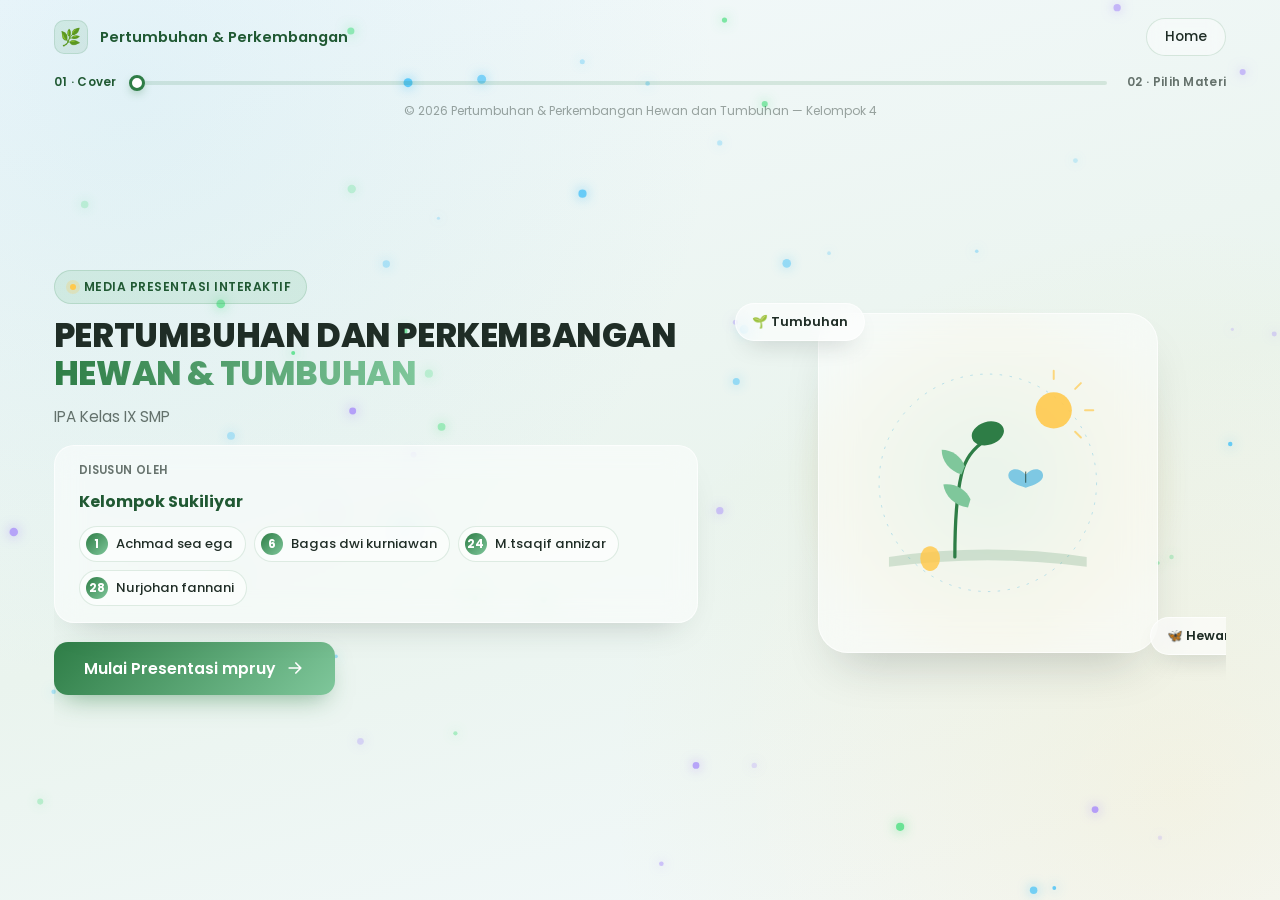
==== index.html @ 812c1acf "Add files via upload" ====
<!DOCTYPE html>
<html lang="id">
<head>
  <meta charset="UTF-8" />
  <meta name="viewport" content="width=device-width, initial-scale=1.0, maximum-scale=1.0, user-scalable=no" />
  <title>Pertumbuhan dan Perkembangan Hewan &amp; Tumbuhan | IPA Kelas IX</title>

  <link rel="preconnect" href="https://fonts.googleapis.com" />
  <link rel="preconnect" href="https://fonts.gstatic.com" crossorigin />
  <link href="https://fonts.googleapis.com/css2?family=Poppins:wght@300;400;500;600;700;800&display=swap" rel="stylesheet" />

  <link rel="stylesheet" href="style.css" />
</head>
<!-- Canvas untuk efek partikel background -->
<canvas id="bgCanvas"></canvas>

<body>

  <div class="app">

    <!-- ===================== HEADER ===================== -->
    <header class="header">
      <div class="logo">
        <span class="logo-mark" aria-hidden="true">🌿</span>
        <span class="logo-text">Pertumbuhan &amp; Perkembangan</span>
      </div>

      <a class="home-link" href="index.html">
    Home
</a>
    </header>

    <!-- ===================== SLIDE VIEWPORT ===================== -->
    <main class="slide-viewport">

      <!-- ================= SLIDE 1 — COVER ================= -->
      <section class="slide is-active" data-slide="0">
        <div class="hero">

          <!-- Kolom Kiri -->
          <div class="hero-content">
            <span class="hero-eyebrow">
              <span class="eyebrow-dot"></span>
              Media Presentasi Interaktif
            </span>

            <h1 class="hero-title">
              Pertumbuhan dan Perkembangan<br />
              <span class="hero-title-accent">Hewan &amp; Tumbuhan</span>
            </h1>

            <p class="hero-subtitle">IPA Kelas IX SMP</p>

            <div class="group-card">
              <span class="group-label">Disusun oleh</span>
              <span class="group-name">Kelompok Sukiliyar</span>
              <ul class="group-members">
                <li class="member-chip">
                  <span class="member-avatar">1</span>
                  <span>Achmad sea ega</span>
                </li>
                <li class="member-chip">
                  <span class="member-avatar">6</span>
                  <span>Bagas dwi kurniawan</span>
                </li>
                <li class="member-chip">
                  <span class="member-avatar">24</span>
                  <span>M.tsaqif annizar</span>
                </li>
                <li class="member-chip">
                  <span class="member-avatar">28</span>
                  <span>Nurjohan fannani</span>
                </li>
              </ul>
            </div>

            <button class="btn btn-primary btn-large" type="button" data-next>
              <span>Mulai Presentasi mpruy</span>
              <svg width="20" height="20" viewBox="0 0 24 24" fill="none" aria-hidden="true">
                <path d="M5 12h14M13 6l6 6-6 6" stroke="currentColor" stroke-width="2" stroke-linecap="round" stroke-linejoin="round"/>
              </svg>
            </button>
          </div>

          <!-- Kolom Kanan — Ilustrasi -->
          <div class="hero-image">
            <div class="hero-image-glow"></div>

            <div class="hero-illustration-card">
              <svg class="growth-svg" viewBox="0 0 320 320" fill="none" xmlns="http://www.w3.org/2000/svg" role="img" aria-label="Ilustrasi pertumbuhan hewan dan tumbuhan">
                <circle cx="160" cy="160" r="132" stroke="#7EC8E3" stroke-width="1.2" stroke-dasharray="3 9" opacity="0.5"/>

                <!-- matahari -->
                <circle cx="240" cy="72" r="22" fill="#FFC94D" opacity="0.9"/>
                <g stroke="#FFC94D" stroke-width="2.4" stroke-linecap="round" opacity="0.7">
                  <line x1="240" y1="34" x2="240" y2="24"/>
                  <line x1="278" y1="72" x2="288" y2="72"/>
                  <line x1="266" y1="98" x2="273" y2="105"/>
                  <line x1="266" y1="46" x2="273" y2="39"/>
                </g>

                <!-- tanah -->
                <path d="M40 250 Q160 232 280 250 L280 262 Q160 246 40 262 Z" fill="#2E7D46" opacity="0.18"/>

                <!-- batang & daun tumbuh -->
                <path d="M120 250 C120 210 122 175 128 150 C132 132 142 118 158 108" stroke="#2E7D46" stroke-width="4" stroke-linecap="round" fill="none"/>
                <path d="M128 150c-14-4-24-16-24-30 12 0 24 8 28 20" fill="#7FC79B"/>
                <path d="M136 190c-16-2-28-14-30-28 14-2 28 6 33 18" fill="#7FC79B"/>
                <ellipse cx="160" cy="100" rx="20" ry="14" fill="#2E7D46" transform="rotate(-18 160 100)"/>

                <!-- kupu-kupu -->
                <g transform="translate(206,150)">
                  <path d="M0 0c-14-16-34-12-34 2 0 12 16 18 34 24 18-6 34-12 34-24 0-14-20-18-34-2Z" fill="#7EC8E3" transform="scale(0.62)"/>
                  <line x1="0" y1="-6" x2="0" y2="16" stroke="#1F3B32" stroke-width="1.6" transform="scale(0.62)"/>
                </g>

                <!-- telur / bibit -->
                <ellipse cx="90" cy="252" rx="12" ry="15" fill="#FFC94D" opacity="0.85"/>
              </svg>
            </div>

            <div class="floating-chip chip-1">🌱 Tumbuhan</div>
            <div class="floating-chip chip-2">🦋 Hewan</div>
          </div>

        </div>
      </section>

      <!-- ================= SLIDE 2 — PILIH MATERI ================= -->
      <section class="slide" data-slide="1">
        <div class="materi-wrapper">

          <button class="back-link" type="button" data-goto="0">
            <svg width="16" height="16" viewBox="0 0 24 24" fill="none" aria-hidden="true"><path d="M15 6l-6 6 6 6" stroke="currentColor" stroke-width="2.2" stroke-linecap="round" stroke-linejoin="round"/></svg>
            
          </button>

          <span class="hero-eyebrow">
            <span class="eyebrow-dot"></span>
            Langkah 2 dari 2
          </span>

          <h2 class="materi-title">Pilih Materi Wok</h2>
          <p class="materi-subtitle">Mau yang mana dulu Mpruy</p>

          <div class="materi-cards">
            <a class="materi-card" href="hewan.html">
  <span class="materi-icon">🦋</span>
  <span class="materi-name">HEWAN</span>
  <span class="materi-desc">
    Metamorfosis, siklus hidup, dan perkembangan hewan
  </span>

  <span class="materi-arrow">
    <svg width="20" height="20" viewBox="0 0 24 24" fill="none">
      <path d="M5 12h14M13 6l6 6-6 6"
      stroke="currentColor"
      stroke-width="2"
      stroke-linecap="round"
      stroke-linejoin="round"/>
    </svg>
  </span>
  <img src="gokil.jpg" alt="tes" class="materi-sticker sticker-hewan" loading="lazy" aria-hidden="true">
</a>
</a>

            <a class="materi-card" href="tumbuhan.html">
              <span class="materi-icon">🌱</span>
              <span class="materi-name">TUMBUHAN</span>
              <span class="materi-desc">Perkecambahan, pertumbuhan primer, dan sekunder</span>
              <span class="materi-arrow" aria-hidden="true">
                <svg width="20" height="20" viewBox="0 0 24 24" fill="none"><path d="M5 12h14M13 6l6 6-6 6" stroke="currentColor" stroke-width="2" stroke-linecap="round" stroke-linejoin="round"/></svg>
                <img src="santaidulugaksi.jpg" alt="" class="materi-sticker sticker-tumbuhan" loading="lazy" aria-hidden="true">
</a>
              </span>
            </a>
          </div>

        </div>
      </section>

      <!-- TAMBAHKAN SETELAH SLIDE MENU -->


    <!-- ===================== PROGRESS BAR ===================== -->
    <div class="progress-nav" aria-label="Progress presentasi">
      <span class="progress-step-label" data-label-for="0">01 · Cover</span>

      <div class="progress-track">
        <div class="progress-fill"></div>
        <div class="progress-marker"></div>
      </div>

      <span class="progress-step-label" data-label-for="1">02 · Pilih Materi</span>
      </div>

    <!-- ===================== FOOTER ===================== -->
    <footer class="footer">
      &copy; 2026 Pertumbuhan &amp; Perkembangan Hewan dan Tumbuhan — Kelompok 4
    </footer>

  </div>

  <script src="script.js"></script>
</body>
</html>
---- style.css ----
/* =====================================================
   RESET & BASE
===================================================== */
* {
  margin: 0;
  padding: 0;
  box-sizing: border-box;
}

:root {
  /* --- Warna --- */
  --color-bg-1: #F3F9FC;
  --color-bg-2: #EAF4EE;
  --color-primary: #2E7D46;
  --color-primary-dark: #205933;
  --color-secondary: #7FC79B;
  --color-accent: #7EC8E3;
  --color-highlight: #FFC94D;
  --color-text: #1F2D26;
  --color-text-soft: rgba(31, 45, 38, 0.66);
  --color-glass: rgba(255, 255, 255, 0.5);
  --color-glass-border: rgba(255, 255, 255, 0.65);

  /* --- Tipografi --- */
  --font-display: 'Poppins', sans-serif;

  /* --- Radius --- */
  --radius-lg: 30px;
  --radius-md: 20px;
  --radius-sm: 14px;

  /* --- Motion --- */
  --ease: cubic-bezier(0.4, 0, 0.2, 1);
  --dur: 0.4s;
}

html, body {
  height: 100%;
  width: 100%;
  overflow: hidden;
}

body {
  font-family: var(--font-display);
  font-weight: 400;
  color: var(--color-text);
  background:
    radial-gradient(circle at 10% 10%, rgba(126, 200, 227, 0.14), transparent 42%),
    radial-gradient(circle at 92% 88%, rgba(255, 201, 77, 0.12), transparent 40%),
    linear-gradient(165deg, var(--color-bg-1) 0%, var(--color-bg-2) 55%, var(--color-bg-1) 100%);
  -webkit-font-smoothing: antialiased;
}

button {
  font-family: inherit;
  cursor: pointer;
  border: none;
  background: none;
  color: inherit;
}

ul {
  list-style: none;
}

/* =====================================================
   APP SHELL — fullscreen 100vw x 100vh, no scroll
===================================================== */
.app {
  height: 100vh;
  width: 100vw;
  display: grid;
  grid-template-rows: auto 1fr auto auto;
  overflow: hidden;
  padding: 0 clamp(28px, 4.2vw, 68px);
}

/* =====================================================
   HEADER
===================================================== */
.header {
  display: flex;
  align-items: center;
  justify-content: space-between;
  padding: clamp(18px, 2.6vh, 30px) 0 clamp(8px, 1.4vh, 16px);
}

.logo {
  display: flex;
  align-items: center;
  gap: 12px;
}

.logo-mark {
  display: grid;
  place-items: center;
  width: 40px;
  height: 40px;
  font-size: 1.2rem;
  border-radius: 12px;
  background: linear-gradient(145deg, rgba(127, 199, 155, 0.22), rgba(46, 125, 70, 0.1));
  border: 1px solid rgba(46, 125, 70, 0.14);
}

.logo-text {
  font-weight: 600;
  font-size: clamp(0.9rem, 1.05vw, 1.05rem);
  color: var(--color-primary-dark);
}

.home-link {
  font-weight: 500;
  font-size: 0.92rem;
  color: var(--color-text-soft);
  padding: 9px 20px;
  border-radius: 999px;
  border: 1px solid rgba(46, 125, 70, 0.16);
  background: rgba(255, 255, 255, 0.4);
  backdrop-filter: blur(8px);
  transition: color var(--dur) var(--ease), background var(--dur) var(--ease), transform var(--dur) var(--ease);
  text-decoration:none;
}

.home-link:hover {
  color: var(--color-primary-dark);
  background: rgba(255, 255, 255, 0.75);
  transform: translateY(-1px);
}

/* =====================================================
   SLIDE VIEWPORT — perpindahan dikontrol JS, bukan scroll
===================================================== */
.slide-viewport {
  position: relative;
  min-height: 0;
  overflow: hidden;
}

.slide {
  position: absolute;
  inset: 0;
  width: 100%;
  height: 100%;
  display: none;
  opacity: 0;
}

.slide.is-active {
  display: flex;
  align-items: center;
  animation: slideEnter var(--dur) var(--ease) forwards;
}

@keyframes slideEnter {
  from { opacity: 0; transform: translateY(16px) scale(0.99); }
  to   { opacity: 1; transform: translateY(0) scale(1); }
}

/* =====================================================
   HERO (Slide 1)
===================================================== */
.hero {
  width: 100%;
  display: grid;
  grid-template-columns: minmax(0, 1.08fr) minmax(0, 0.92fr);
  align-items: center;
  gap: clamp(24px, 4vw, 56px);
}

.hero-content {
  display: flex;
  flex-direction: column;
  align-items: flex-start;
  gap: clamp(10px, 1.4vh, 16px);
}

.hero-eyebrow {
  display: inline-flex;
  align-items: center;
  gap: 8px;
  font-size: 0.76rem;
  font-weight: 600;
  letter-spacing: 0.5px;
  text-transform: uppercase;
  color: var(--color-primary-dark);
  background: rgba(127, 199, 155, 0.2);
  border: 1px solid rgba(46, 125, 70, 0.16);
  padding: 7px 15px;
  border-radius: 999px;
}

.eyebrow-dot {
  width: 6px;
  height: 6px;
  border-radius: 50%;
  background: var(--color-highlight);
  box-shadow: 0 0 0 4px rgba(255, 201, 77, 0.24);
}

.hero-title {
  font-weight: 800;
  font-size: clamp(1.7rem, 3.3vw, 3.1rem);
  line-height: 1.14;
  letter-spacing: -0.4px;
  text-transform: uppercase;
  color: var(--color-text);
}

.hero-title-accent {
  background: linear-gradient(92deg, var(--color-primary), var(--color-secondary));
  -webkit-background-clip: text;
  background-clip: text;
  color: transparent;
}

.hero-subtitle {
  font-weight: 400;
  font-size: clamp(0.95rem, 1.05vw, 1.1rem);
  color: var(--color-text-soft);
}

/* --- Group card --- */
.group-card {
  margin-top: 4px;
  display: flex;
  flex-direction: column;
  gap: 10px;
  padding: clamp(14px, 1.8vh, 20px) clamp(18px, 2vw, 24px);
  border-radius: var(--radius-md);
  background: var(--color-glass);
  border: 1px solid var(--color-glass-border);
  backdrop-filter: blur(14px);
  -webkit-backdrop-filter: blur(14px);
  box-shadow: 0 18px 34px -22px rgba(31, 45, 38, 0.28);
}

.group-label {
  font-size: 0.72rem;
  font-weight: 600;
  letter-spacing: 0.4px;
  text-transform: uppercase;
  color: var(--color-text-soft);
}

.group-name {
  font-size: clamp(1rem, 1.15vw, 1.2rem);
  font-weight: 700;
  color: var(--color-primary-dark);
}

.group-members {
  display: flex;
  flex-wrap: wrap;
  gap: 8px;
  margin-top: 2px;
}

.member-chip {
  display: inline-flex;
  align-items: center;
  gap: 8px;
  font-size: 0.82rem;
  font-weight: 500;
  color: var(--color-text);
  background: rgba(255, 255, 255, 0.55);
  border: 1px solid rgba(46, 125, 70, 0.14);
  padding: 6px 12px 6px 6px;
  border-radius: 999px;
}

.member-avatar {
  display: grid;
  place-items: center;
  width: 22px;
  height: 22px;
  border-radius: 50%;
  font-size: 0.72rem;
  font-weight: 700;
  color: #fff;
  background: linear-gradient(135deg, var(--color-primary), var(--color-secondary));
}

/* --- Button --- */
.btn {
  display: inline-flex;
  align-items: center;
  gap: 10px;
  font-weight: 600;
  font-size: 1.1rem;
  border-radius: var(--radius-sm);
  transition: transform var(--dur) var(--ease), box-shadow var(--dur) var(--ease);
}

.btn-primary {
  color: #fff;
  background: linear-gradient(135deg, var(--color-primary), var(--color-secondary));
  box-shadow: 0 12px 26px -10px rgba(46, 125, 70, 0.55);
}

.btn-large {
  margin-top: 6px;
  padding: 18px 36px;
}

.btn-primary:hover {
  transform: translateY(-2px) scale(1.03);
  box-shadow: 0 16px 32px -10px rgba(46, 125, 70, 0.6);
}

.btn-primary svg {
  transition: transform var(--dur) var(--ease);
}

.btn-primary:hover svg {
  transform: translateX(3px);
}

/* =====================================================
   HERO IMAGE / ILLUSTRATION
===================================================== */
.hero-image {
  position: relative;
  height: min(58vh, 480px);
  display: grid;
  place-items: center;
}

.hero-image-glow {
  position: absolute;
  inset: 8%;
  border-radius: 50%;
  background: radial-gradient(circle, rgba(127, 199, 155, 0.24), rgba(255, 201, 77, 0.08) 55%, transparent 75%);
  filter: blur(6px);
}

.hero-illustration-card {
  position: relative;
  width: min(90%, 380px);
  aspect-ratio: 1 / 1;
  display: grid;
  place-items: center;
  border-radius: var(--radius-lg);
  background: var(--color-glass);
  border: 1px solid var(--color-glass-border);
  box-shadow: 0 26px 50px -22px rgba(31, 45, 38, 0.25);
  backdrop-filter: blur(18px);
  -webkit-backdrop-filter: blur(18px);
  animation: floatSlow 6s ease-in-out infinite;
}

.growth-svg {
  width: 78%;
  height: 78%;
}

.floating-chip {
  position: absolute;
  font-size: 0.8rem;
  font-weight: 600;
  color: var(--color-text);
  background: rgba(255, 255, 255, 0.6);
  border: 1px solid rgba(255, 255, 255, 0.7);
  backdrop-filter: blur(10px);
  padding: 9px 16px;
  border-radius: 999px;
  box-shadow: 0 12px 24px -12px rgba(31, 45, 38, 0.25);
  animation: floatSlow 5.5s ease-in-out infinite;
}

.chip-1 { top: 5%; left: -3%; animation-delay: 0.3s; }
.chip-2 { bottom: 7%; right: -5%; animation-delay: 1s; }

@keyframes floatSlow {
  0%, 100% { transform: translateY(0); }
  50% { transform: translateY(-10px); }
}

/* =====================================================
   SLIDE 2 — PILIH MATERI
===================================================== */
.materi-wrapper {
  width: 100%;
  display: flex;
  flex-direction: column;
  align-items: center;
  gap: clamp(10px, 1.6vh, 16px);
  text-align: center;
}

.back-link {
  position: absolute;
  top: clamp(14px, 2vh, 22px);
  left: 0;
  display: inline-flex;
  align-items: center;
  gap: 6px;
  font-size: 0.86rem;
  font-weight: 500;
  color: var(--color-text-soft);
  transition: color var(--dur) var(--ease), transform var(--dur) var(--ease);
}

.back-link:hover {
  color: var(--color-primary-dark);
  transform: translateX(-2px);
}

.materi-title {
  font-weight: 800;
  font-size: clamp(1.8rem, 3.4vw, 3rem);
  letter-spacing: -0.4px;
  margin-top: 6px;
}

.materi-subtitle {
  font-size: clamp(0.9rem, 1vw, 1.05rem);
  color: var(--color-text-soft);
  margin-bottom: clamp(10px, 2vh, 20px);
}

.materi-cards {
  display: grid;
  grid-template-columns: repeat(2, minmax(240px, 340px));
  gap: clamp(20px, 3vw, 40px);
}

.materi-card {
  position: relative;
  display: flex;
  flex-direction: column;
  align-items: flex-start;
  gap: 10px;
  text-align: left;
  padding: clamp(26px, 3vw, 36px) clamp(24px, 2.8vw, 32px);
  border-radius: var(--radius-lg);
  background: var(--color-glass);
  border: 1px solid var(--color-glass-border);
  backdrop-filter: blur(16px);
  -webkit-backdrop-filter: blur(16px);
  box-shadow: 0 20px 40px -22px rgba(31, 45, 38, 0.25);
  transition: transform var(--dur) var(--ease), box-shadow var(--dur) var(--ease), background var(--dur) var(--ease);
  overflow: hidden;
}

.materi-card::before {
  content: '';
  position: absolute;
  inset: 0;
  background: linear-gradient(150deg, rgba(127, 199, 155, 0.16), transparent 60%);
  opacity: 0;
  transition: opacity var(--dur) var(--ease);
}

.materi-card:hover {
  transform: translateY(-6px) scale(1.03);
  background: rgba(255, 255, 255, 0.7);
  box-shadow: 0 28px 50px -20px rgba(31, 45, 38, 0.3);
}

.materi-card:hover::before {
  opacity: 1;
}

.materi-icon {
  font-size: 2.4rem;
}

.materi-name {
  font-weight: 700;
  font-size: 1.25rem;
  letter-spacing: 0.4px;
  color: var(--color-primary-dark);
}

.materi-desc {
  font-size: 0.86rem;
  font-weight: 400;
  color: var(--color-text-soft);
  line-height: 1.5;
}

.materi-arrow {
  display: grid;
  place-items: center;
  width: 34px;
  height: 34px;
  margin-top: 4px;
  border-radius: 50%;
  color: var(--color-primary-dark);
  background: rgba(127, 199, 155, 0.24);
  transition: transform var(--dur) var(--ease), background var(--dur) var(--ease);
}

.materi-card:hover .materi-arrow {
  transform: translateX(4px);
  background: rgba(127, 199, 155, 0.4);
}

/* =====================================================
   PROGRESS BAR
===================================================== */
.progress-nav {
  display: flex;
  align-items: center;
  gap: clamp(12px, 1.6vw, 20px);
  padding: clamp(6px, 1vh, 10px) 0;
}

.progress-step-label {
  flex-shrink: 0;
  font-size: 0.74rem;
  font-weight: 600;
  letter-spacing: 0.3px;
  color: var(--color-text-soft);
  transition: color var(--dur) var(--ease);
}

.progress-track {
  position: relative;
  flex: 1;
  height: 4px;
  border-radius: 999px;
  background: rgba(46, 125, 70, 0.14);
}

.progress-fill {
  position: absolute;
  inset: 0;
  width: 0%;
  border-radius: 999px;
  background: linear-gradient(90deg, var(--color-primary), var(--color-secondary));
  transition: width var(--dur) var(--ease);
}

.progress-marker {
  position: absolute;
  top: 50%;
  left: 0%;
  width: 16px;
  height: 16px;
  border-radius: 50%;
  background: #fff;
  border: 3px solid var(--color-primary);
  transform: translate(-50%, -50%);
  box-shadow: 0 4px 10px -2px rgba(46, 125, 70, 0.4);
  transition: left var(--dur) var(--ease);
}

/* =====================================================
   FOOTER
===================================================== */
.footer {
  text-align: center;
  padding: 2px 0 clamp(14px, 1.8vh, 20px);
  font-size: 0.75rem;
  color: rgba(31, 45, 38, 0.42);
}

/* =====================================================
   RESPONSIVE — TV landscape utama, tetap nyaman di laptop
===================================================== */
@media (max-width: 1024px) {
  .hero {
    grid-template-columns: 1fr;
    row-gap: 16px;
  }

  .hero-image {
    height: min(30vh, 260px);
    order: -1;
  }

  .materi-cards {
    grid-template-columns: minmax(220px, 340px);
  }
}

@media (max-width: 640px) {
  .logo-text { display: none; }
  .progress-step-label { display: none; }
}

/* TAMBAHKAN DI AKHIR CSS */
/* =====================================================
   FOKUS & KLIK — tanpa outline biru bawaan browser
===================================================== */
button:focus,
button:focus-visible,
.materi-card:focus,
.materi-card:focus-visible,
.intro-card:focus,
.intro-card:focus-visible {
  outline: none;
  box-shadow: none;
}

.home-link:active,
.back-link:active,
.btn:active,
.materi-card:active,
.intro-card:active {
  transform: scale(0.97);
}

/* =====================================================
   SLIDE 3 — PENGERTIAN HEWAN (intro card)
===================================================== */
.intro-wrapper {
  width: 100%;
  display: flex;
  flex-direction: column;
  align-items: center;
  gap: clamp(10px, 1.6vh, 16px);
  text-align: center;
}

.intro-card {
  position: relative;
  display: flex;
  flex-direction: column;
  align-items: center;
  gap: 10px;
  margin-top: clamp(14px, 2.4vh, 26px);
  padding: clamp(38px, 5vh, 56px) clamp(48px, 6vw, 76px);
  border-radius: var(--radius-lg);
  background: var(--color-glass);
  border: 1px solid var(--color-glass-border);
  backdrop-filter: blur(16px);
  -webkit-backdrop-filter: blur(16px);
  box-shadow: 0 22px 44px -22px rgba(31, 45, 38, 0.28);
  transition: transform var(--dur) var(--ease), box-shadow var(--dur) var(--ease), background var(--dur) var(--ease);
}

.intro-card:hover {
  transform: translateY(-4px) scale(1.02);
  background: rgba(255, 255, 255, 0.7);
  box-shadow: 0 30px 54px -22px rgba(31, 45, 38, 0.32);
}

.intro-card.is-pressed {
  animation: introPress 0.35s var(--ease);
}

@keyframes introPress {
  0%   { transform: scale(1); }
  40%  { transform: scale(0.98); }
  100% { transform: scale(1.02); }
}

.intro-icon {
  font-size: 2.6rem;
}

.intro-question {
  font-weight: 700;
  font-size: clamp(1.15rem, 1.6vw, 1.5rem);
  color: var(--color-primary-dark);
}

.intro-hint {
  font-size: 0.85rem;
  font-weight: 500;
  color: var(--color-text-soft);
}

/* =====================================================
   MODAL — POPUP MATERI
===================================================== */
.modal-overlay {
  position: fixed;
  inset: 0;
  z-index: 50;
  display: flex;
  align-items: center;
  justify-content: center;
  padding: clamp(20px, 4vh, 40px);
  background: rgba(31, 45, 38, 0.38);
  backdrop-filter: blur(6px);
  -webkit-backdrop-filter: blur(6px);
  opacity: 0;
  visibility: hidden;
  transition: opacity var(--dur) var(--ease), visibility var(--dur) var(--ease);
}

.modal-overlay.is-open {
  opacity: 1;
  visibility: visible;
}

.modal-box {
  position: relative;
  width: min(100%, 760px);
  max-height: 88vh;
  overflow: hidden auto;
  display: flex;
  flex-direction: column;
  gap: clamp(14px, 2vh, 20px);
  padding: clamp(28px, 3.4vw, 40px);
  border-radius: var(--radius-lg);
  background: rgba(255, 255, 255, 0.82);
  border: 1px solid var(--color-glass-border);
  box-shadow: 0 34px 70px -24px rgba(31, 45, 38, 0.4);
  backdrop-filter: blur(20px);
  -webkit-backdrop-filter: blur(20px);
  transform: scale(0.92);
  opacity: 0;
  transition: transform 0.35s var(--ease), opacity 0.35s var(--ease);
}

.modal-overlay.is-open .modal-box {
  transform: scale(1);
  opacity: 1;
}

.modal-close-x {
  position: absolute;
  top: clamp(16px, 2vw, 22px);
  right: clamp(16px, 2vw, 22px);
  display: grid;
  place-items: center;
  width: 34px;
  height: 34px;
  border-radius: 50%;
  color: var(--color-text-soft);
  background: rgba(46, 125, 70, 0.1);
  transition: background var(--dur) var(--ease), color var(--dur) var(--ease), transform var(--dur) var(--ease);
}

.modal-close-x:hover {
  background: rgba(46, 125, 70, 0.18);
  color: var(--color-primary-dark);
  transform: rotate(90deg);
}

.modal-title {
  font-weight: 800;
  font-size: clamp(1.3rem, 2vw, 1.7rem);
  color: var(--color-text);
  padding-right: 40px;
}

.modal-body {
  display: grid;
  grid-template-columns: minmax(0, 1.1fr) minmax(0, 0.9fr);
  gap: clamp(20px, 2.6vw, 32px);
  align-items: start;
}

.modal-text {
  display: flex;
  flex-direction: column;
  gap: 16px;
}

.modal-desc {
  font-size: 0.96rem;
  line-height: 1.7;
  color: var(--color-text-soft);
}

.trait-card {
  display: flex;
  flex-direction: column;
  gap: 10px;
  padding: 16px 18px;
  border-radius: var(--radius-md);
  background: rgba(127, 199, 155, 0.14);
  border: 1px solid rgba(46, 125, 70, 0.14);
}

.trait-card-label {
  font-size: 0.72rem;
  font-weight: 700;
  letter-spacing: 0.4px;
  text-transform: uppercase;
  color: var(--color-primary-dark);
}

.trait-list {
  display: flex;
  flex-direction: column;
  gap: 8px;
}

.trait-list li {
  font-size: 0.9rem;
  font-weight: 500;
  color: var(--color-text);
}

.modal-image-placeholder {
  display: flex;
  flex-direction: column;
  align-items: center;
  justify-content: center;
  gap: 10px;
  min-height: 220px;
  height: 100%;
  border-radius: var(--radius-md);
  background: rgba(126, 200, 227, 0.14);
  border: 1.5px dashed rgba(46, 125, 70, 0.28);
  color: var(--color-text-soft);
  font-size: 0.85rem;
  font-weight: 500;
  text-align: center;
  padding: 20px;
}

.placeholder-icon {
  font-size: 2rem;
  opacity: 0.6;
}

.modal-close-btn {
  align-self: center;
  color: var(--color-primary-dark);
  background: rgba(127, 199, 155, 0.22);
  border: 1px solid rgba(46, 125, 70, 0.18);
  padding: 12px 32px;
}

.modal-close-btn:hover {
  background: rgba(127, 199, 155, 0.36);
  transform: translateY(-1px);
}

@media (max-width: 720px) {
  .modal-body {
    grid-template-columns: 1fr;
  }

  .modal-image-placeholder {
    min-height: 140px;
  }
}
.materi-card {
    text-decoration: none;
    color: inherit;
}
a,
a:link,
a:visited,
a:hover,
a:active {
    color: inherit !important;
    text-decoration: none !important;
}
* {
    -webkit-tap-highlight-color: transparent;
}

/* =====================================================
   HEWAN.HTML — SEMUA SLIDE MATERI HEWAN
   (Pengertian Hewan, Embrio, dan slide-slide berikutnya)
   Semua elemen baru khusus halaman ini memakai prefix
   class "hewan-" agar tidak bentrok dengan komponen lain.
===================================================== */

/* --- Wrapper tiap slide --- */
.hewan-slide {
  position: relative;
  width: 100%;
}

/* --- Link kembali ke halaman pilih materi --- */
.hewan-back-link {
  position: absolute;
  top: clamp(14px, 2vh, 22px);
  left: 0;
  display: inline-flex;
  align-items: center;
  gap: 6px;
  font-size: 0.86rem;
  font-weight: 500;
  color: var(--color-text-soft);
  transition: color var(--dur) var(--ease), transform var(--dur) var(--ease);
}

.hewan-back-link:hover {
  color: var(--color-primary-dark);
  transform: translateX(-2px);
}

/* --- Layout 2 kolom: teks & gambar --- */
.hewan-hero {
  width: 100%;
  display: grid;
  grid-template-columns: minmax(0, 1.05fr) minmax(0, 0.95fr);
  align-items: center;
  gap: clamp(24px, 4vw, 56px);
}

/* Varian dibalik: gambar tampil di kiri, teks di kanan */
.hewan-hero--reverse {
  grid-template-columns: minmax(0, 0.95fr) minmax(0, 1.05fr);
}

.hewan-hero--reverse .hewan-content {
  order: 2;
}

.hewan-hero--reverse .hewan-image {
  order: 1;
}

/* --- Kolom teks --- */
.hewan-content {
  display: flex;
  flex-direction: column;
  align-items: flex-start;
  gap: clamp(10px, 1.5vh, 18px);
  padding-top: clamp(30px, 4vh, 44px);
}

.hewan-title {
  font-weight: 800;
  font-size: clamp(2.3rem, 4vw, 3.5rem);
  line-height: 1.14;
  letter-spacing: -0.4px;
  color: var(--color-text);
}

.hewan-desc {
  font-size: clamp(1.15rem, 1.4vw, 1.45rem);
  line-height: 1.8;
  color: var(--color-text-soft);
  max-width: 46ch;
}

/* --- Kartu info: daftar poin penting --- */
.hewan-info-card {
  width: 100%;
  max-width: 480px;
  display: flex;
  flex-direction: column;
  gap: 12px;
  padding: clamp(18px, 2.2vh, 24px) clamp(20px, 2.4vw, 28px);
  border-radius: var(--radius-md);
  background: var(--color-glass);
  border: 1px solid var(--color-glass-border);
  backdrop-filter: blur(14px);
  -webkit-backdrop-filter: blur(14px);
  box-shadow: 0 18px 34px -22px rgba(31, 45, 38, 0.28);
}

.hewan-info-label {
  font-size: 0.72rem;
  font-weight: 700;
  letter-spacing: 0.4px;
  text-transform: uppercase;
  color: var(--color-primary-dark);
}

.hewan-info-list {
  display: grid;
  grid-template-columns: repeat(2, minmax(0, 1fr));
  gap: 8px 14px;
}

.hewan-info-list li {
  display: flex;
  align-items: flex-start;
  gap: 8px;
  font-size: 1.05rem;
  font-weight: 500;
  line-height: 1.6;
  color: var(--color-text);
}

.hewan-info-list li::before {
  content: '';
  flex-shrink: 0;
  width: 7px;
  height: 7px;
  margin-top: 5px;
  border-radius: 50%;
  background: linear-gradient(135deg, var(--color-primary), var(--color-secondary));
}

/* --- Tombol navigasi slide --- */
.hewan-actions {
  margin-top: 4px;
  display: flex;
  align-items: center;
  gap: 12px;
  flex-wrap: wrap;
}

.hewan-btn-secondary {
  color: var(--color-primary-dark);
  background: rgba(127, 199, 155, 0.18);
  border: 1px solid rgba(46, 125, 70, 0.2);
  padding: 14px 26px;
}

.hewan-btn-secondary:hover {
  background: rgba(127, 199, 155, 0.32);
  transform: translateY(-2px);
}

/* --- Kolom gambar (tempat <img> asli) --- */
.hewan-image {
  position: relative;
  width: 85%;
  height: 85%;
  border-radius: var(--radius-lg);
  overflow: hidden;
  background: var(--color-glass);
  border: 1px solid var(--color-glass-border);
  box-shadow: 0 26px 50px -22px rgba(31, 45, 38, 0.25);
  backdrop-filter: blur(10px);
  -webkit-backdrop-filter: blur(10px);
}

.hewan-image-real {
  width: 100%;
  height: 100%;
  object-fit: cover;
  display: block;
}

@media (max-width: 1024px) {
  .hewan-hero,
  .hewan-hero--reverse {
    grid-template-columns: 1fr;
    row-gap: 16px;
  }

  .hewan-hero--reverse .hewan-content,
  .hewan-hero--reverse .hewan-image {
    order: initial;
  }

  .hewan-image {
    height: min(28vh, 240px);
    order: -1;
  }

  .hewan-info-list {
    grid-template-columns: 1fr;
  }
}
/* =====================================================
   SLIDE 3 — PERBANDINGAN CARA BERKEMBANG BIAK HEWAN
===================================================== */
.hewan-compare {
  width: 100%;
  display: grid;
  grid-template-columns: minmax(0, 0.3fr) minmax(0, 0.7fr);
  align-items: center;
  gap: clamp(20px, 3vw, 40px);
}

/* --- Kolom Kiri: Navigasi Card --- */
.hewan-compare-nav {
  display: flex;
  flex-direction: column;
  align-items: flex-start;
  gap: clamp(10px, 1.6vh, 16px);
}

.hewan-compare-title {
  font-weight: 800;
  font-size: clamp(1.3rem, 1.8vw, 1.7rem);
  line-height: 1.28;
  letter-spacing: -0.3px;
  color: var(--color-text);
}

.hewan-compare-btns {
  width: 100%;
  display: flex;
  flex-direction: column;
  gap: 12px;
  margin-top: 4px;
}

.hewan-compare-btn {
  display: flex;
  align-items: center;
  gap: 14px;
  width: 100%;
  padding: clamp(16px, 2vh, 20px) clamp(18px, 2vw, 22px);
  border-radius: var(--radius-md);
  background: var(--color-glass);
  border: 1px solid var(--color-glass-border);
  backdrop-filter: blur(14px);
  -webkit-backdrop-filter: blur(14px);
  box-shadow: 0 14px 28px -20px rgba(31, 45, 38, 0.25);
  transition: transform var(--dur) var(--ease),
              box-shadow var(--dur) var(--ease),
              background var(--dur) var(--ease);
  text-align: left;
  will-change: transform;
}

.hewan-compare-btn:not(.hewan-compare-btn--active):hover {
  transform: translateY(-2px);
  background: rgba(255, 255, 255, 0.7);
}

.hewan-compare-btn-icon {
  flex-shrink: 0;
  font-size: 1.9rem;
}

.hewan-compare-btn-text {
  display: flex;
  flex-direction: column;
  gap: 3px;
}

.hewan-compare-btn-name {
  font-weight: 700;
  font-size: 1.2rem;
  color: var(--color-text);
}

.hewan-compare-btn-desc {
  font-size: 0.92rem;
  font-weight: 500;
  color: var(--color-text-soft);
}

/* --- State aktif --- */
.hewan-compare-btn--active {
  transform: scale(1.04);
  background: linear-gradient(135deg, var(--color-primary), var(--color-secondary));
  border-color: transparent;
  box-shadow: 0 18px 34px -14px rgba(46, 125, 70, 0.55);
  backdrop-filter: none;
  -webkit-backdrop-filter: none;
}

.hewan-compare-btn--active .hewan-compare-btn-name,
.hewan-compare-btn--active .hewan-compare-btn-desc {
  color: #fff;
}

.hewan-compare-btn--active:hover {
  transform: scale(1.04) translateY(-2px);
  background: linear-gradient(135deg, var(--color-primary), var(--color-secondary));
}

/* --- Kolom Kanan: Konten Dinamis --- */
.hewan-compare-content {
  position: relative;
  min-height: min(56vh, 460px);
}

.hewan-compare-panel {
  position: absolute;
  inset: 0;
  display: grid;
  grid-template-columns: minmax(0, 1.1fr) minmax(0, 0.9fr);
  align-items: center;
  gap: clamp(20px, 2.6vw, 36px);
  opacity: 0;
  visibility: hidden;
  transform: translateY(10px);
  transition: opacity 0.3s var(--ease),
              transform 0.3s var(--ease),
              visibility 0.3s var(--ease);
}

.hewan-compare-panel--active {
  opacity: 1;
  visibility: visible;
  transform: translateY(0);
}

.hewan-compare-text {
  display: flex;
  flex-direction: column;
  align-items: flex-start;
  gap: 12px;
}

.hewan-compare-tag {
  font-size: 0.76rem;
  font-weight: 600;
  letter-spacing: 0.5px;
  text-transform: uppercase;
  color: var(--color-primary-dark);
  background: rgba(127, 199, 155, 0.2);
  border: 1px solid rgba(46, 125, 70, 0.16);
  padding: 6px 14px;
  border-radius: 999px;
}

.hewan-compare-heading {
  font-weight: 800;
  font-size: clamp(1.7rem, 2.4vw, 2.3rem);
  line-height: 1.2;
  color: var(--color-text);
}

/* --- Diagram sederhana --- */
.hewan-diagram {
  display: flex;
  align-items: center;
  gap: 10px;
  padding: 14px 18px;
  border-radius: var(--radius-md);
  background: rgba(126, 200, 227, 0.14);
  border: 1px dashed rgba(46, 125, 70, 0.24);
}

.hewan-diagram-item {
  position: relative;
  font-size: 1.8rem;
  line-height: 1;
}

.hewan-diagram-arrow {
  font-size: 1.2rem;
  color: var(--color-text-soft);
}

.hewan-diagram-note {
  position: absolute;
  bottom: -16px;
  left: 50%;
  transform: translateX(-50%);
  font-size: 0.6rem;
  font-weight: 600;
  white-space: nowrap;
  color: var(--color-text-soft);
}

.hewan-compare-desc {
  font-size: clamp(1.6rem, 1.15vw, 1.15rem);
  line-height: 1.75;
  color: var(--color-text-soft);
  max-width: 50ch;
}

/* --- Contoh hewan --- */
.hewan-example-card {
  width: 100%;
  display: flex;
  flex-direction: column;
  gap: 10px;
  padding: clamp(14px, 1.8vh, 18px) clamp(18px, 2vw, 22px);
  border-radius: var(--radius-md);
  background: var(--color-glass);
  border: 1px solid var(--color-glass-border);
  backdrop-filter: blur(12px);
  -webkit-backdrop-filter: blur(12px);
}

.hewan-example-list {
  display: flex;
  flex-wrap: wrap;
  gap: 8px;
}

.hewan-example-list li {
  font-size: 0.85rem;
  font-weight: 500;
  color: var(--color-text);
  background: rgba(255, 255, 255, 0.55);
  border: 1px solid rgba(46, 125, 70, 0.14);
  padding: 6px 14px;
  border-radius: 999px;
}

/* --- Gambar panel --- */
.hewan-compare-image {
  position: relative;
  width: 100%;
  height: min(40vh, 340px);
  border-radius: var(--radius-lg);
  overflow: hidden;
  background: var(--color-glass);
  border: 1px solid var(--color-glass-border);
  box-shadow: 0 22px 44px -22px rgba(31, 45, 38, 0.25);
  backdrop-filter: blur(10px);
  -webkit-backdrop-filter: blur(10px);
}

/* --- Tombol navigasi bawah slide 3 --- */
.hewan-compare-nav-actions {
  margin-top: clamp(14px, 2vh, 22px);
}

/* --- Responsive --- */
@media (max-width: 1024px) {
  .hewan-compare {
    grid-template-columns: 1fr;
    row-gap: 20px;
  }

  .hewan-compare-btns {
    flex-direction: row;
    flex-wrap: wrap;
  }

  .hewan-compare-btn {
    width: auto;
    flex: 1 1 200px;
  }

  .hewan-compare-panel {
    position: relative;
    inset: auto;
    grid-template-columns: 1fr;
    row-gap: 16px;
  }

  .hewan-compare-content {
    min-height: auto;
  }

  .hewan-compare-image {
    height: min(26vh, 220px);
    order: -1;
  }
}
/* =====================================================
   SLIDE 4 — BAGAIMANA HEWAN BERKEMBANG (DIAGRAM CIRCULAR)
===================================================== */
.hewan-flow-slide {
  display: flex;
  flex-direction: column;
  align-items: center;
  gap: clamp(10px, 1.4vh, 14px);
  width: 100%;
  height: 100%;
}

.hewan-flow-header {
  display: flex;
  flex-direction: column;
  align-items: center;
  gap: 6px;
  text-align: center;
  padding-top: clamp(20px, 2.6vh, 28px);
}

.hewan-flow-title {
  font-weight: 800;
  font-size: clamp(1.8rem, 3vw, 2.6rem);
  letter-spacing: -0.4px;
  color: var(--color-text);
}

.hewan-flow-top {
  width: 100%;
  display: grid;
  grid-template-columns: minmax(0, 1fr) minmax(150px, 200px);
  gap: clamp(14px, 2vw, 22px);
  align-items: stretch;
  flex: 0 0 auto;
}

/* --- Panggung diagram --- */
.hewan-flow-diagram {
  position: relative;
  width: 100%;
  height: min(38vh, 320px);
  border-radius: var(--radius-lg);
  overflow: hidden;
  border: 1px solid var(--color-glass-border);
  background: var(--color-glass);
  box-shadow: 0 22px 44px -22px rgba(31, 45, 38, 0.28);
}

.hewan-flow-scene {
  position: absolute;
  inset: 0;
  width: 100%;
  height: 100%;
  display: none;
}

.hewan-flow-scene--active {
  display: block;
  animation: hewanFlowSceneFade 0.5s var(--ease);
}

@keyframes hewanFlowSceneFade {
  from { opacity: 0; }
  to   { opacity: 1; }
}

/* --- Langit, matahari, awan --- */
.hewan-flow-sun {
  fill: var(--color-highlight);
  filter: drop-shadow(0 0 10px rgba(255, 201, 77, 0.55));
  animation: hewanFlowSunPulse 4s ease-in-out infinite;
}

@keyframes hewanFlowSunPulse {
  0%, 100% { transform: scale(1); opacity: 1; }
  50%      { transform: scale(1.1); opacity: 0.9; }
}

.hewan-flow-cloud {
  fill: rgba(255, 255, 255, 0.85);
}

.hewan-flow-cloud--1 { animation: hewanFlowCloudDrift 22s linear infinite; }
.hewan-flow-cloud--2 { animation: hewanFlowCloudDrift 30s linear infinite; animation-delay: -8s; }

@keyframes hewanFlowCloudDrift {
  from { transform: translateX(-30px); }
  to   { transform: translateX(340px); }
}

/* --- Tanah, rumput, orb cahaya, sparkle --- */
.hewan-flow-ground {
  fill: rgba(127, 199, 155, 0.2);
}

.hewan-flow-grass rect {
  fill: var(--color-primary);
  transform-origin: bottom center;
  animation: hewanFlowGrassSway 2.4s ease-in-out infinite alternate;
}

.hewan-flow-grass rect:nth-child(even) { animation-duration: 2s; animation-delay: -0.5s; }

@keyframes hewanFlowGrassSway {
  from { transform: rotate(-8deg); }
  to   { transform: rotate(8deg); }
}

.hewan-flow-orb {
  fill: rgba(126, 200, 227, 0.28);
  filter: blur(1px);
  animation: hewanFlowOrbFloat 6s ease-in-out infinite;
}

.hewan-flow-orb--2 {
  fill: rgba(255, 201, 77, 0.22);
  animation-duration: 7.5s;
  animation-delay: -2s;
}

.hewan-flow-orb--3 {
  fill: rgba(127, 199, 155, 0.3);
  animation-duration: 5.5s;
  animation-delay: -4s;
}

@keyframes hewanFlowOrbFloat {
  0%, 100% { transform: translateY(0); }
  50%      { transform: translateY(-10px); }
}

.hewan-flow-sparkle {
  fill: rgba(255, 255, 255, 0.9);
  animation: hewanFlowSparkleTwinkle 3.2s ease-in-out infinite;
}

.hewan-flow-sparkle--2 { animation-delay: -1s; }
.hewan-flow-sparkle--3 { animation-delay: -2s; }

@keyframes hewanFlowSparkleTwinkle {
  0%, 100% { opacity: 0.15; transform: scale(0.8); }
  50%      { opacity: 1;    transform: scale(1.2); }
}

/* --- Panah melengkung dengan efek cahaya mengalir --- */
.hewan-flow-arrow {
  fill: none;
  stroke: var(--color-primary);
  stroke-width: 3;
  stroke-linecap: round;
  stroke-dasharray: 6 14;
  opacity: 0.55;
  filter: drop-shadow(0 0 3px rgba(46, 125, 70, 0.5));
  animation: hewanFlowArrowFlow 1.4s linear infinite;
}

@keyframes hewanFlowArrowFlow {
  from { stroke-dashoffset: 40; }
  to   { stroke-dashoffset: 0; }
}

/* --- Node: cincin berputar + bola dengan glow aktif --- */
.hewan-flow-node text {
  pointer-events: none;
}



/* --- Node: bola dengan glow aktif + cincin & bola kecil yang benar-benar mengorbit --- */
.hewan-flow-node-ring {
  fill: none;
  stroke: var(--color-secondary);
  stroke-width: 3;
  stroke-dasharray: 4 7;
  opacity: 0.75;
  animation: hewanFlowRingSpin 5s linear infinite;
  transform-box: fill-box;
  transform-origin: center;
}

[data-flow-scene="tanpa"] .hewan-flow-node-ring {
  animation-duration: 4s;
}

@keyframes hewanFlowRingSpin {
  from { transform: rotate(0deg); }
  to   { transform: rotate(360deg); }
}

.hewan-flow-node-orbit-dot {
  fill: var(--color-highlight);
  filter: drop-shadow(0 0 5px rgba(255, 201, 77, 0.85));
}

.hewan-flow-node-ball {
  fill: rgba(255, 255, 255, 0.78);
  stroke: rgba(46, 125, 70, 0.25);
  stroke-width: 2;
  transform-box: fill-box;
  transform-origin: center;
  animation: hewanFlowBallPulse 8s ease-in-out infinite;
}

[data-flow-scene="tanpa"] .hewan-flow-node-ball {
  animation-duration: 6s;
}

@keyframes hewanFlowBallPulse {
  0%   { transform: scale(1);   fill: rgba(255, 255, 255, 0.78); filter: none; }
  4%   { transform: scale(1.1); fill: rgba(127, 199, 155, 0.65); filter: drop-shadow(0 0 12px rgba(46, 125, 70, 0.7)); }
  22%  { transform: scale(1.1); fill: rgba(127, 199, 155, 0.65); filter: drop-shadow(0 0 12px rgba(46, 125, 70, 0.7)); }
  28%  { transform: scale(1);   fill: rgba(255, 255, 255, 0.78); filter: none; }
  100% { transform: scale(1);   fill: rgba(255, 255, 255, 0.78); filter: none; }
}

/* --- Menu vertikal (kanan) --- */
.hewan-flow-menu {
  display: flex;
  flex-direction: column;
  gap: 10px;
  padding: clamp(14px, 1.8vh, 18px);
  border-radius: var(--radius-md);
  background: var(--color-glass);
  border: 1px solid var(--color-glass-border);
  backdrop-filter: blur(14px);
  -webkit-backdrop-filter: blur(14px);
  box-shadow: 0 18px 34px -22px rgba(31, 45, 38, 0.28);
}

.hewan-flow-menu-label {
  font-size: 0.72rem;
  font-weight: 700;
  letter-spacing: 0.4px;
  text-transform: uppercase;
  color: var(--color-primary-dark);
  margin-bottom: 2px;
}

.hewan-flow-menu-btn {
  display: flex;
  align-items: center;
  gap: 10px;
  padding: 9px 12px;
  border-radius: var(--radius-sm);
  background: rgba(255, 255, 255, 0.4);
  border: 1px solid rgba(46, 125, 70, 0.14);
  text-align: left;
  font-size: 1rem;
  font-weight: 600;
  color: var(--color-text);
  transition: transform var(--dur) var(--ease), background var(--dur) var(--ease), box-shadow var(--dur) var(--ease);
}

.hewan-flow-menu-btn:hover {
  transform: translateX(-2px);
  background: rgba(255, 255, 255, 0.7);
}

.hewan-flow-menu-dot {
  flex-shrink: 0;
  width: 12px;
  height: 12px;
  border-radius: 50%;
  border: 2px solid rgba(46, 125, 70, 0.4);
  background: transparent;
  transition: background var(--dur) var(--ease), border-color var(--dur) var(--ease);
}

.hewan-flow-menu-btn--active {
  background: linear-gradient(135deg, var(--color-primary), var(--color-secondary));
  border-color: transparent;
  box-shadow: 0 12px 24px -12px rgba(46, 125, 70, 0.5);
  color: #fff;
}

.hewan-flow-menu-btn--active .hewan-flow-menu-dot {
  background: #fff;
  border-color: #fff;
}

/* --- Panel informasi besar (40–45% tinggi slide) --- */
.hewan-flow-info {
  width: 100%;
  flex: 1 1 auto;
  min-height: 40vh;
  max-height: 45vh;
  overflow-y: auto;
  display: flex;
  flex-direction: column;
  gap: 12px;
  padding: clamp(20px, 2.6vh, 28px) clamp(22px, 2.8vw, 32px);
  border-radius: var(--radius-md);
  background: var(--color-glass);
  border: 1px solid var(--color-glass-border);
  backdrop-filter: blur(14px);
  -webkit-backdrop-filter: blur(14px);
  box-shadow: 0 18px 34px -22px rgba(31, 45, 38, 0.28);
}

.hewan-flow-info-title {
  font-weight: 800;
  font-size: clamp(1.5rem, 2.1vw, 1.9rem);
  color: var(--color-primary-dark);
}

.hewan-flow-info-desc {
  font-size: 1.5rem;
  line-height: 1.7;
  color: var(--color-text-soft);
  max-width: 90ch;
}

.hewan-flow-info-cols {
  display: grid;
  grid-template-columns: repeat(2, minmax(0, 1fr));
  gap: clamp(16px, 2.4vw, 28px);
}

.hewan-flow-info-card {
  display: flex;
  flex-direction: column;
  gap: 8px;
}

.hewan-flow-info-stages {
  display: flex;
  flex-direction: column;
  gap: 6px;
}

.hewan-flow-info-stages li {
  position: relative;
  padding-left: 16px;
  font-size: 1.1rem;
  font-weight: 500;
  color: var(--color-text);
}

.hewan-flow-info-stages li::before {
  content: '';
  position: absolute;
  left: 0;
  top: 8px;
  width: 6px;
  height: 6px;
  border-radius: 50%;
  background: linear-gradient(135deg, var(--color-primary), var(--color-secondary));
}

/* --- Responsive --- */
@media (max-width: 1024px) {
  .hewan-flow-top {
    grid-template-columns: 1fr;
  }

  .hewan-flow-menu {
    flex-direction: row;
    flex-wrap: wrap;
  }

  .hewan-flow-menu-btn {
    flex: 1 1 160px;
  }

  .hewan-flow-info-cols {
    grid-template-columns: 1fr;
  }
}

@media (max-width: 640px) {
  .hewan-flow-diagram {
    height: min(28vh, 230px);
  }

  .hewan-flow-info {
    min-height: 34vh;
  }
}
.hewan-flow-info .hewan-example-list li {
  font-size: 1rem;
  padding: 8px 18px;
}
/* =====================================================
   SLIDE 4 — ORBIT SELURUH BOLA EMOJI (bukan hanya dot)
===================================================== */
.hewan-flow-orbit-group {
  transform-box: fill-box;
  transform-origin: center;
  animation: hewanFlowNodeOrbit 5s linear infinite;
}

@keyframes hewanFlowNodeOrbit {
  0%    { transform: translate(0px, -5px); }
  12.5% { transform: translate(3.5px, -3.5px); }
  25%   { transform: translate(5px, 0px); }
  37.5% { transform: translate(3.5px, 3.5px); }
  50%   { transform: translate(0px, 5px); }
  62.5% { transform: translate(-3.5px, 3.5px); }
  75%   { transform: translate(-5px, 0px); }
  87.5% { transform: translate(-3.5px, -3.5px); }
  100%  { transform: translate(0px, -5px); }
}
/* =====================================================
   TOMBOL PINDAH BAB (tengah kiri, ‹ ›) &
   TOMBOL PINDAH SLIDE (pojok kanan bawah, ▲ ▼)
===================================================== */

/* --- Tombol bab: dua tombol vertikal di tengah kiri --- */
.hewan-chapter-nav {
  position: fixed;
  left: clamp(16px, 2.4vw, 32px);
  top: 50%;
  transform: translateY(-50%);
  z-index: 40;
  display: flex;
  flex-direction: column;
  gap: 14px;
}

.hewan-chapter-btn {
  display: grid;
  place-items: center;
  width: clamp(46px, 4.4vw, 56px);
  height: clamp(46px, 4.4vw, 56px);
  border-radius: 50%;
  font-size: 1.5rem;
  font-weight: 700;
  line-height: 1;
  color: var(--color-primary-dark);
  background: var(--color-glass);
  border: 1px solid var(--color-glass-border);
  backdrop-filter: blur(14px);
  -webkit-backdrop-filter: blur(14px);
  box-shadow: 0 16px 30px -18px rgba(31, 45, 38, 0.4);
  transition: transform var(--dur) var(--ease),
              box-shadow var(--dur) var(--ease),
              background var(--dur) var(--ease),
              opacity var(--dur) var(--ease);
  text-decoration: none !important;
}

.hewan-chapter-btn:hover {
  transform: translateY(-3px) scale(1.06);
  background: rgba(255, 255, 255, 0.75);
  box-shadow: 0 20px 36px -16px rgba(31, 45, 38, 0.45);
}

.hewan-chapter-btn:active {
  transform: scale(0.94);
}

.hewan-chapter-btn.is-hidden {
  display: none;
}

/* --- Tombol slide: dua tombol vertikal di pojok kanan bawah --- */
.hewan-float-nav {
  position: fixed;
  right: clamp(20px, 3vw, 40px);
  bottom: clamp(20px, 3vh, 40px);
  z-index: 40;
  display: flex;
  flex-direction: column;
  gap: 12px;
}

.hewan-float-btn {
  display: grid;
  place-items: center;
  width: clamp(46px, 4.4vw, 56px);
  height: clamp(46px, 4.4vw, 56px);
  border-radius: 50%;
  font-size: 1.05rem;
  line-height: 1;
  color: var(--color-primary-dark);
  background: var(--color-glass);
  border: 1px solid var(--color-glass-border);
  backdrop-filter: blur(14px);
  -webkit-backdrop-filter: blur(14px);
  box-shadow: 0 16px 30px -18px rgba(31, 45, 38, 0.4);
  transition: transform var(--dur) var(--ease),
              box-shadow var(--dur) var(--ease),
              background var(--dur) var(--ease),
              opacity var(--dur) var(--ease);
}

.hewan-float-btn:hover:not(:disabled) {
  transform: scale(1.08);
  background: rgba(255, 255, 255, 0.75);
  box-shadow: 0 20px 34px -14px rgba(31, 45, 38, 0.45);
}

.hewan-float-btn:active:not(:disabled) {
  transform: scale(0.92);
}

.hewan-float-btn:disabled {
  opacity: 0.32;
  cursor: default;
  pointer-events: none;
  box-shadow: none;
}

@media (max-width: 640px) {
  .hewan-chapter-nav {
    display: none;
  }

  .hewan-float-nav {
    right: 14px;
    bottom: 14px;
  }
}

/* =====================================================================
   REDESIGN RESPONSIVE — TABLET / LAPTOP / DESKTOP BESAR / TV & 4K
   =====================================================================
   Semua aturan di bawah ini HANYA aktif mulai dari 768px ke atas
   (min-width), sehingga tampilan mobile (0–767px) yang sudah bagus
   sama sekali TIDAK tersentuh — tidak ada baris di atas titik ini
   yang diubah.

   Pendekatan: mobile-first cascade. Setiap breakpoint hanya menulis
   properti yang BERBEDA dari breakpoint di bawahnya; breakpoint yang
   lebih besar otomatis mewarisi hasil breakpoint sebelumnya karena
   urutan file (source order), tanpa perlu transform:scale() ataupun
   zoom apa pun. HTML, JS, warna, ikon, sistem slide, progress bar,
   dan seluruh animasi/SVG animation TIDAK diubah — hanya ukuran,
   proporsi grid, spacing, dan lebar kontainer.
   ===================================================================== */

/* ---------------------------------------------------------------------
   TABLET — 768px sampai 1023px
   Kontainer mulai dibatasi & dipusatkan, tapi layout tetap simpel
   (stacked) mengikuti aturan @media (max-width:1024px) yang sudah ada.
--------------------------------------------------------------------- */
@media (min-width: 768px) {
  .app {
    width: 100%;
  }
}

@media (min-width: 768px) and (max-width: 1023px) {
  .app {
    max-width: 760px;
    margin-inline: auto;
  }

  .materi-cards {
    grid-template-columns: minmax(240px, 320px);
  }

  .hewan-flow-diagram {
    height: min(34vh, 300px);
  }

  .hewan-flow-info-desc {
    font-size: 1.15rem;
  }
}

/* ---------------------------------------------------------------------
   LAPTOP — 1024px sampai 1439px
   Di sinilah perubahan utama terjadi: kontainer dibatasi ke ~1450px
   dan dipusatkan, proporsi gambar vs konten disesuaikan (gambar
   ±40–45%, konten ±55–60%), ukuran header/tombol/kartu diperkecil
   secara proporsional, dan slide "Bagaimana Hewan Berkembang" disusun
   ulang menjadi diagram (±42%) berdampingan dengan panel informasi
   (±58%) alih-alih bertumpuk vertikal.
--------------------------------------------------------------------- */
@media (min-width: 1024px) {

  /* --- Kontainer utama, dipusatkan di layar besar --- */
  .app {
    max-width: 1450px;
    margin-inline: auto;
  }

  /* --- Header lebih ramping --- */
  .header {
    padding: clamp(14px, 2vh, 22px) 0 clamp(6px, 1vh, 12px);
  }

  .logo-mark {
    width: 34px;
    height: 34px;
    font-size: 1.05rem;
    border-radius: 10px;
  }

  .logo-text {
    font-size: 0.92rem;
  }

  .home-link {
    padding: 8px 18px;
    font-size: 0.86rem;
  }

  /* --- Tombol umum sedikit lebih ramping, tetap mudah ditekan --- */
  .btn-large {
    padding: 15px 30px;
    font-size: 0.98rem;
  }

  /* --- Slide 1: Cover / Hero --- */
  .hero {
    grid-template-columns: minmax(0, 1.35fr) minmax(0, 1fr);
    gap: clamp(32px, 4vw, 64px);
  }

  .hero-title {
    font-size: clamp(1.9rem, 2.6vw, 2.6rem);
  }

  .hero-subtitle {
    font-size: clamp(0.95rem, 0.95vw, 1.05rem);
  }

  .hero-image {
    height: min(46vh, 400px);
  }

  .hero-illustration-card {
    width: min(82%, 340px);
  }

  /* --- Slide 2: Pilih Materi --- */
  .materi-title {
    font-size: clamp(1.7rem, 2.4vw, 2.4rem);
  }

  .materi-subtitle {
    font-size: 0.95rem;
  }

  .materi-cards {
    grid-template-columns: repeat(2, minmax(240px, 300px));
    gap: clamp(24px, 2.6vw, 36px);
  }

  .materi-card {
    padding: clamp(22px, 2vw, 28px) clamp(22px, 2vw, 26px);
  }

  /* --- Halaman Hewan: Pengertian & Embrio (gambar ±40–45%) --- */
  .hewan-hero,
  .hewan-hero--reverse {
    grid-template-columns: minmax(0, 1.3fr) minmax(0, 1fr);
    gap: clamp(32px, 4vw, 60px);
  }

  .hewan-title {
    font-size: clamp(1.9rem, 2.6vw, 2.6rem);
  }

  .hewan-desc {
    font-size: clamp(1rem, 1vw, 1.15rem);
    line-height: 1.75;
    max-width: 62ch;
  }

  .hewan-info-list li {
    font-size: 0.95rem;
  }

  .hewan-image {
    height: min(42vh, 380px);
  }

  .hewan-btn-secondary {
    padding: 12px 22px;
    font-size: 0.95rem;
  }

  /* --- Slide: Perbandingan Cara Berkembang Biak --- */
  .hewan-compare {
    grid-template-columns: minmax(0, 0.26fr) minmax(0, 0.74fr);
    gap: clamp(28px, 3vw, 48px);
  }

  .hewan-compare-title {
    font-size: clamp(1.15rem, 1.4vw, 1.45rem);
  }

  .hewan-compare-btns {
    gap: 14px;
  }

  .hewan-compare-btn {
    padding: clamp(14px, 1.6vh, 18px) clamp(16px, 1.6vw, 20px);
  }

  .hewan-compare-btn-icon {
    font-size: 1.6rem;
  }

  .hewan-compare-btn-name {
    font-size: 1.05rem;
  }

  .hewan-compare-btn-desc {
    font-size: 0.84rem;
  }

  .hewan-compare-heading {
    font-size: clamp(1.5rem, 1.8vw, 1.9rem);
  }

  /* Perbaikan: clamp() aslinya (1.6rem, 1.15vw, 1.15rem) tidak valid
     (nilai minimum lebih besar dari maksimum) sehingga teks selalu
     tampil raksasa di layar besar. Di sini diberi nilai yang benar. */
  .hewan-compare-desc {
    font-size: 1rem;
    line-height: 1.7;
    max-width: 58ch;
  }

  .hewan-compare-image {
    height: min(34vh, 300px);
  }

  .hewan-example-list li {
    font-size: 0.82rem;
  }

  /* --- Slide: Bagaimana Hewan Berkembang (diagram ±42% / panel ±58%) --- */
  .hewan-flow-slide {
    display: grid;
    grid-template-columns: minmax(0, 0.42fr) minmax(0, 0.58fr);
    grid-template-rows: auto auto auto;
    grid-template-areas:
      "header header"
      "diagram info"
      "nav nav";
    column-gap: clamp(24px, 2.6vw, 40px);
    row-gap: clamp(12px, 1.6vh, 18px);
    align-items: start;
    width: 100%;
    height: auto;
  }

  .hewan-flow-header {
    grid-area: header;
    padding-top: clamp(10px, 1.4vh, 16px);
  }

  .hewan-flow-title {
    font-size: clamp(1.7rem, 2.2vw, 2.3rem);
  }

  .hewan-flow-top {
    grid-area: diagram;
    display: flex;
    flex-direction: column;
    gap: 14px;
    width: 100%;
  }

  .hewan-flow-diagram {
    width: 100%;
    height: min(40vh, 360px);
  }

  .hewan-flow-menu {
    flex-direction: row;
    flex-wrap: wrap;
  }

  .hewan-flow-menu-btn {
    flex: 1 1 150px;
    font-size: 0.92rem;
    padding: 8px 10px;
  }

  .hewan-flow-info {
    grid-area: info;
    min-height: unset;
    max-height: none;
    align-self: stretch;
  }

  .hewan-flow-info-title {
    font-size: clamp(1.3rem, 1.6vw, 1.6rem);
  }

  /* Perbaikan: ukuran deskripsi aslinya tetap 1.5rem (tidak memakai
     clamp) sehingga terlihat berlebihan di layar besar. */
  .hewan-flow-info-desc {
    font-size: 1.05rem;
    line-height: 1.7;
  }

  .hewan-flow-info-stages li {
    font-size: 0.98rem;
  }

  .hewan-flow-info .hewan-example-list li {
    font-size: 0.88rem;
    padding: 7px 16px;
  }

  .hewan-actions.hewan-flow-nav-actions {
    grid-area: nav;
  }

  /* --- Tombol pindah bab & pindah slide --- */
  .hewan-chapter-btn,
  .hewan-float-btn {
    width: 52px;
    height: 52px;
  }

  .hewan-chapter-btn {
    font-size: 1.3rem;
  }

  .hewan-float-btn {
    font-size: 0.95rem;
  }
}

/* ---------------------------------------------------------------------
   DESKTOP BESAR — 1440px sampai 1919px (monitor 24–32")
--------------------------------------------------------------------- */
@media (min-width: 1440px) {
  .app {
    max-width: 1550px;
  }

  .hero-image {
    height: min(48vh, 430px);
  }

  .hewan-image {
    height: min(44vh, 410px);
  }

  .hewan-flow-diagram {
    height: min(42vh, 390px);
  }
}

/* ---------------------------------------------------------------------
   TV / 4K / SMARTBOARD — 1920px ke atas
--------------------------------------------------------------------- */
@media (min-width: 1920px) {
  .app {
    max-width: 1700px;
  }

  .logo-mark {
    width: 38px;
    height: 38px;
  }

  .logo-text {
    font-size: 1rem;
  }

  .hero-title {
    font-size: clamp(2.1rem, 2.2vw, 2.9rem);
  }

  .hero-image {
    height: min(50vh, 470px);
  }

  .hewan-title {
    font-size: clamp(2.1rem, 2.1vw, 2.9rem);
  }

  .hewan-image {
    height: min(46vh, 440px);
  }

  .hewan-flow-diagram {
    height: min(44vh, 430px);
  }

  .hewan-flow-info-desc {
    font-size: 1.15rem;
  }

  .hewan-chapter-btn,
  .hewan-float-btn {
    width: 60px;
    height: 60px;
  }

  .hewan-chapter-btn {
    font-size: 1.5rem;
  }

  .hewan-float-btn {
    font-size: 1.05rem;
  }
}
/* =====================================================
   STIKER MATERI — WhatsApp-style, pojok kanan bawah card
===================================================== */
.materi-card {
  --sticker-size: clamp(36px, 9vw, 44px);
}

.materi-sticker {
  position: absolute;
  bottom: 10px;
  right: 10px;
  width: var(--sticker-size);
  height: var(--sticker-size);
  object-fit: cover;
  border-radius: 12px;
  border: 3px solid rgba(255, 255, 255, 0.92);
  box-shadow:
    0 8px 16px -6px rgba(31, 45, 38, 0.4),
    0 2px 5px rgba(31, 45, 38, 0.18);
  pointer-events: none;
  z-index: 2;
  transition: transform var(--dur) var(--ease);
}

.sticker-hewan { transform: rotate(-7deg); }
.sticker-tumbuhan { transform: rotate(6deg); }

/* Hover hanya untuk perangkat mouse (desktop) — HP & TV Touch diam saja */
@media (hover: hover) and (pointer: fine) {
  .materi-card:hover .sticker-hewan { transform: rotate(-3deg) scale(1.08); }
  .materi-card:hover .sticker-tumbuhan { transform: rotate(3deg) scale(1.08); }
}

@media (min-width: 768px) and (max-width: 1023px) {
  .materi-card { --sticker-size: clamp(46px, 6vw, 54px); }
}
@media (min-width: 1024px) and (max-width: 1439px) {
  .materi-card { --sticker-size: clamp(56px, 5vw, 64px); }
}
@media (min-width: 1440px) and (max-width: 1919px) {
  .materi-card { --sticker-size: clamp(64px, 4vw, 74px); }
}
@media (min-width: 1920px) {
  .materi-card { --sticker-size: clamp(85px, 4.5vw, 100px); }
}
/* =====================================================================
   TUMBUHAN.HTML — SLIDE 9: PENGERTIAN TUMBUHAN
   File CSS terpisah, tinggal ditambahkan sebagai <link> kedua setelah
   css/style.css di tumbuhan.html — TIDAK menimpa apa pun di style.css,
   jadi aman digabung ke proyek yang sudah berjalan.

   Semua class baru memakai prefix "tumbuhan-" (kolom kiri memakai
   ulang class hewan-content / hewan-title / hewan-desc / hewan-info-*
   / hewan-actions / hewan-btn-secondary / hewan-image supaya tampilan
   100% konsisten dengan hewan.html — tidak didefinisikan ulang di sini).
===================================================================== */

/* --- Lebar paragraf sedikit lebih luas khusus slide ini --- */
.tumbuhan-desc {
  max-width: 58ch;
}

/* --- Grid 2 kolom ±45% / ±55% --- */
.tumbuhan-hero {
  grid-template-columns: minmax(0, 0.86fr) minmax(0, 1.05fr);
}

@media (min-width: 1024px) {
  .tumbuhan-hero {
    grid-template-columns: minmax(0, 0.9fr) minmax(0, 1.1fr);
  }
}

/* =====================================================================
   KARTU ILUSTRASI (kanan)
===================================================================== */
.tumbuhan-scene-card {
  padding: 0;
  background: transparent;
}

.tumbuhan-scene {
  position: absolute;
  inset: 0;
  overflow: hidden;
  background: linear-gradient(165deg, #EAF7EE 0%, #DDF1E4 45%, #CBEAD6 100%);
}

/* --- Matahari --- */
.tumbuhan-sun {
  position: absolute;
  top: 9%;
  right: 11%;
  width: clamp(48px, 7vw, 76px);
  height: clamp(48px, 7vw, 76px);
  border-radius: 50%;
  background: radial-gradient(circle at 35% 32%, #FFE1A0, var(--color-highlight) 68%);
  box-shadow: 0 0 0 10px rgba(255, 201, 77, 0.14), 0 0 34px 6px rgba(255, 201, 77, 0.35);
  animation: tumbuhanSunSpin 14s linear infinite, tumbuhanSunPulse 4s ease-in-out infinite;
}

.tumbuhan-sun::before {
  content: '';
  position: absolute;
  inset: -14px;
  border-radius: 50%;
  border: 2px dashed rgba(255, 201, 77, 0.35);
}

@keyframes tumbuhanSunSpin {
  from { transform: rotate(0deg); }
  to   { transform: rotate(360deg); }
}

@keyframes tumbuhanSunPulse {
  0%, 100% { filter: brightness(1); }
  50%      { filter: brightness(1.08); }
}

/* --- Awan tipis --- */
.tumbuhan-cloud {
  position: absolute;
  background: rgba(255, 255, 255, 0.75);
  border-radius: 999px;
  filter: blur(0.3px);
}

.tumbuhan-cloud::before,
.tumbuhan-cloud::after {
  content: '';
  position: absolute;
  background: inherit;
  border-radius: 999px;
}

.tumbuhan-cloud--1 {
  top: 16%;
  left: -18%;
  width: 78px;
  height: 22px;
  animation: tumbuhanCloudDrift 24s linear infinite;
}
.tumbuhan-cloud--1::before { width: 40px; height: 32px; top: -14px; left: 10px; }
.tumbuhan-cloud--1::after  { width: 30px; height: 24px; top: -8px; left: 42px; }

.tumbuhan-cloud--2 {
  top: 28%;
  left: -30%;
  width: 56px;
  height: 16px;
  opacity: 0.8;
  animation: tumbuhanCloudDrift 32s linear infinite;
  animation-delay: -10s;
}
.tumbuhan-cloud--2::before { width: 28px; height: 20px; top: -10px; left: 8px; }
.tumbuhan-cloud--2::after  { width: 20px; height: 16px; top: -6px; left: 30px; }

@keyframes tumbuhanCloudDrift {
  from { transform: translateX(0); }
  to   { transform: translateX(340px); }
}

/* --- Tanah / rumput --- */
.tumbuhan-ground {
  position: absolute;
  inset: 0;
}

.tumbuhan-grass {
  position: absolute;
  bottom: 6%;
  width: 64px;
  height: 30px;
}

.tumbuhan-grass--left  { left: 4%; }
.tumbuhan-grass--right { right: 4%; }

.tumbuhan-grass::before,
.tumbuhan-grass::after,
.tumbuhan-grass span {
  content: '';
  position: absolute;
  bottom: 0;
  width: 5px;
  height: 26px;
  border-radius: 6px 6px 0 0;
  background: linear-gradient(180deg, var(--color-secondary), var(--color-primary));
  transform-origin: bottom center;
  animation: tumbuhanGrassSway 2.6s ease-in-out infinite alternate;
}

.tumbuhan-grass::before { left: 4px; height: 20px; animation-delay: -0.4s; }
.tumbuhan-grass::after  { left: 16px; height: 28px; animation-delay: -1.1s; }
.tumbuhan-grass span    { left: 28px; height: 22px; animation-delay: -1.8s; }
.tumbuhan-grass span:nth-child(2) { left: 40px; height: 25px; animation-delay: -0.7s; }

@keyframes tumbuhanGrassSway {
  from { transform: rotate(-9deg); }
  to   { transform: rotate(9deg); }
}

/* --- Pot tanaman --- */
.tumbuhan-pot {
  position: absolute;
  bottom: 8%;
  left: 50%;
  transform: translateX(-50%);
  width: clamp(120px, 24%, 190px);
}

.tumbuhan-pot-rim {
  position: relative;
  width: 100%;
  height: clamp(14px, 2.2vw, 20px);
  border-radius: 10px;
  background: linear-gradient(180deg, #C98C4C, #A96C34);
  box-shadow: 0 4px 8px -2px rgba(31, 45, 38, 0.25);
  z-index: 3;
}

.tumbuhan-pot-body {
  width: 84%;
  height: clamp(60px, 9vw, 92px);
  margin: 0 auto;
  background: linear-gradient(180deg, #B97A3E, #8F5A2A);
  clip-path: polygon(6% 0%, 94% 0%, 84% 100%, 16% 100%);
  box-shadow: inset 0 8px 14px -8px rgba(255, 255, 255, 0.25);
}

.tumbuhan-soil {
  position: absolute;
  top: clamp(10px, 1.6vw, 16px);
  left: 50%;
  transform: translateX(-50%);
  width: 74%;
  height: clamp(12px, 1.8vw, 16px);
  border-radius: 50%;
  background: radial-gradient(ellipse at center, #4B3521, #33240F 78%);
  z-index: 4;
}

.tumbuhan-soil-glow {
  position: absolute;
  top: clamp(4px, 1vw, 10px);
  left: 50%;
  transform: translateX(-50%);
  width: 40%;
  height: 20px;
  border-radius: 50%;
  background: radial-gradient(circle, rgba(255, 201, 77, 0.55), transparent 70%);
  z-index: 4;
  animation:
    tumbuhanStage0Fade 17.5s ease-in-out infinite,
    tumbuhanSoilPulse 1.6s ease-in-out infinite;
}

@keyframes tumbuhanSoilPulse {
  0%, 100% { transform: translateX(-50%) scale(0.9); opacity: 0.6; }
  50%      { transform: translateX(-50%) scale(1.15); opacity: 1; }
}

/* =====================================================================
   TANAMAN — 5 TAHAP (crossfade otomatis, infinite loop, 17.5s/siklus)
===================================================================== */
.tumbuhan-plant-stages {
  position: absolute;
  bottom: clamp(66px, 11vw, 100px);
  left: 50%;
  transform: translateX(-50%);
  width: 10px;
  height: 10px;
}

.tumbuhan-stage {
  position: absolute;
  bottom: 0;
  left: 50%;
  transform: translateX(-50%);
}

/* --- Bagian bersama: batang & daun --- */
.tumbuhan-stem {
  position: absolute;
  bottom: 0;
  left: 50%;
  width: 4px;
  border-radius: 3px;
  background: linear-gradient(180deg, var(--color-secondary), var(--color-primary));
  transform-origin: bottom center;
  animation: tumbuhanStemSway 3.2s ease-in-out infinite;
}

@keyframes tumbuhanStemSway {
  0%, 100% { transform: translateX(-50%) rotate(-2.5deg); }
  50%      { transform: translateX(-50%) rotate(2.5deg); }
}

.tumbuhan-leaf {
  position: absolute;
  width: 22px;
  height: 14px;
  background: linear-gradient(135deg, var(--color-secondary), var(--color-primary));
  border-radius: 0 60% 0 60%;
  transform-origin: 0% 50%;
  box-shadow: inset 0 0 4px rgba(255, 255, 255, 0.3);
  animation: tumbuhanLeafSway 2.8s ease-in-out infinite;
}

.tumbuhan-leaf--right {
  border-radius: 60% 0 60% 0;
  transform-origin: 100% 50%;
}

@keyframes tumbuhanLeafSway {
  0%, 100% { transform: rotate(var(--leaf-angle, -18deg)); }
  50%      { transform: rotate(calc(var(--leaf-angle, -18deg) + 9deg)); }
}

/* --- Tahap 1: Benih --- */
.tumbuhan-stage--seed {
  width: 16px;
  height: 20px;
}

.tumbuhan-seed-body {
  width: 15px;
  height: 19px;
  border-radius: 50%;
  background: linear-gradient(160deg, #C99A5B, #8B6B3D);
  box-shadow: 0 3px 6px -2px rgba(31, 45, 38, 0.3);
}

.tumbuhan-seed-ring {
  position: absolute;
  inset: -9px;
  border-radius: 50%;
  border: 1.5px solid rgba(255, 201, 77, 0.55);
  animation: tumbuhanSeedRing 2.4s ease-out infinite;
}

@keyframes tumbuhanSeedRing {
  0%   { transform: scale(0.6); opacity: 0.9; }
  100% { transform: scale(1.5); opacity: 0; }
}

/* --- Tahap 2: Tunas --- */
.tumbuhan-stage--sprout {
  width: 40px;
  height: 26px;
}

.tumbuhan-root {
  position: absolute;
  top: 4px;
  width: 16px;
  height: 9px;
  border-bottom: 2px solid #8B6B3D;
  border-radius: 0 0 50% 50%;
  opacity: 0.85;
}

.tumbuhan-root--left  { left: -13px; transform: rotate(14deg); }
.tumbuhan-root--right { right: -13px; transform: rotate(-14deg) scaleX(-1); }

.tumbuhan-sprout-tip {
  position: absolute;
  bottom: 0;
  left: 50%;
  transform: translateX(-50%);
  width: 8px;
  height: 22px;
  border-radius: 60% 60% 40% 40%;
  background: linear-gradient(180deg, var(--color-secondary), var(--color-primary));
  transform-origin: bottom center;
  animation: tumbuhanStemSway 3s ease-in-out infinite;
}

/* --- Tahap 3: Kecambah --- */
.tumbuhan-stage--seedling .tumbuhan-stem {
  height: 42px;
}

.tumbuhan-stage--seedling .tumbuhan-leaf {
  bottom: 34px;
  --leaf-angle: -20deg;
}

.tumbuhan-stage--seedling .tumbuhan-leaf--right {
  --leaf-angle: 20deg;
}

/* --- Tahap 4: Tanaman Muda --- */
.tumbuhan-stage--young .tumbuhan-stem {
  height: 74px;
}

.tumbuhan-stage--young .tumbuhan-leaf--l1 { bottom: 26px; --leaf-angle: -22deg; animation-delay: -0.3s; }
.tumbuhan-stage--young .tumbuhan-leaf--r1 { bottom: 40px; --leaf-angle: 22deg;  animation-delay: -0.9s; }
.tumbuhan-stage--young .tumbuhan-leaf--l2 { bottom: 56px; --leaf-angle: -18deg; animation-delay: -1.5s; }

/* --- Tahap 5: Tumbuhan Dewasa --- */
.tumbuhan-stage--mature {
  animation: tumbuhanWind 4.5s ease-in-out infinite;
  transform-origin: bottom center;
}

.tumbuhan-stage--mature .tumbuhan-stem {
  height: 100px;
}

.tumbuhan-stage--mature .tumbuhan-leaf--l1 { bottom: 28px; --leaf-angle: -24deg; animation-delay: -0.2s; }
.tumbuhan-stage--mature .tumbuhan-leaf--r1 { bottom: 44px; --leaf-angle: 24deg;  animation-delay: -0.8s; }
.tumbuhan-stage--mature .tumbuhan-leaf--l2 { bottom: 60px; --leaf-angle: -20deg; animation-delay: -1.4s; }
.tumbuhan-stage--mature .tumbuhan-leaf--r2 { bottom: 76px; --leaf-angle: 20deg;  animation-delay: -2s; }

@keyframes tumbuhanWind {
  0%, 100% { transform: translateX(-50%) rotate(-1.5deg); }
  50%      { transform: translateX(-50%) rotate(1.5deg); }
}

.tumbuhan-flower {
  position: absolute;
  bottom: 96px;
  left: 50%;
  transform: translateX(-50%);
  width: 30px;
  height: 30px;
  animation: tumbuhanFlowerSway 3.4s ease-in-out infinite;
  transform-origin: bottom center;
}

@keyframes tumbuhanFlowerSway {
  0%, 100% { transform: translateX(-50%) rotate(-6deg); }
  50%      { transform: translateX(-50%) rotate(6deg); }
}

.tumbuhan-petal {
  position: absolute;
  top: 50%;
  left: 50%;
  width: 13px;
  height: 13px;
  margin: -6.5px 0 0 -6.5px;
  border-radius: 50%;
  background: radial-gradient(circle at 35% 35%, #FFFFFF, var(--color-secondary) 78%);
  transform-origin: center;
}

.tumbuhan-petal:nth-child(1) { transform: translateY(-9px); }
.tumbuhan-petal:nth-child(2) { transform: rotate(72deg) translateY(-9px); }
.tumbuhan-petal:nth-child(3) { transform: rotate(144deg) translateY(-9px); }
.tumbuhan-petal:nth-child(4) { transform: rotate(216deg) translateY(-9px); }
.tumbuhan-petal:nth-child(5) { transform: rotate(288deg) translateY(-9px); }

.tumbuhan-flower-core {
  position: absolute;
  top: 50%;
  left: 50%;
  width: 10px;
  height: 10px;
  margin: -5px 0 0 -5px;
  border-radius: 50%;
  background: radial-gradient(circle at 35% 35%, #FFE8B0, var(--color-highlight));
  box-shadow: 0 0 6px rgba(255, 201, 77, 0.6);
}

/* =====================================================================
   CROSSFADE 5 TAHAP — total siklus 17.5s
   (3s tampil penuh + 0.5s transisi fade ke tahap berikutnya) x 5 tahap
===================================================================== */
.tumbuhan-stage,
.tumbuhan-stage-label span {
  opacity: 0;
  transition: none;
}

.tumbuhan-stage--seed,
.tumbuhan-stage-label span[data-stage-text="seed"] {
  animation: tumbuhanStage0Fade 17.5s ease-in-out infinite;
}
.tumbuhan-stage--sprout,
.tumbuhan-stage-label span[data-stage-text="sprout"] {
  animation: tumbuhanStage1Fade 17.5s ease-in-out infinite;
}
.tumbuhan-stage--seedling,
.tumbuhan-stage-label span[data-stage-text="seedling"] {
  animation: tumbuhanStage2Fade 17.5s ease-in-out infinite;
}
.tumbuhan-stage--young,
.tumbuhan-stage-label span[data-stage-text="young"] {
  animation: tumbuhanStage3Fade 17.5s ease-in-out infinite;
}
.tumbuhan-stage--mature,
.tumbuhan-stage-label span[data-stage-text="mature"] {
  animation-name: tumbuhanStage4Fade, tumbuhanWind;
  animation-duration: 17.5s, 4.5s;
  animation-timing-function: ease-in-out, ease-in-out;
  animation-iteration-count: infinite, infinite;
}
.tumbuhan-stage-label span[data-stage-text="mature"] {
  animation-name: tumbuhanStage4Fade;
  animation-duration: 17.5s;
}

@keyframes tumbuhanStage0Fade {
  0%       { opacity: 1; transform: translateX(-50%) scale(1); }
  17.1429% { opacity: 1; transform: translateX(-50%) scale(1); }
  20%      { opacity: 0; transform: translateX(-50%) scale(0.94); }
  97.1429% { opacity: 0; transform: translateX(-50%) scale(0.94); }
  100%     { opacity: 1; transform: translateX(-50%) scale(1); }
}

@keyframes tumbuhanStage1Fade {
  0%       { opacity: 0; transform: translateX(-50%) scale(0.94); }
  17.1429% { opacity: 0; transform: translateX(-50%) scale(0.94); }
  20%      { opacity: 1; transform: translateX(-50%) scale(1); }
  37.1429% { opacity: 1; transform: translateX(-50%) scale(1); }
  40%      { opacity: 0; transform: translateX(-50%) scale(0.94); }
  100%     { opacity: 0; transform: translateX(-50%) scale(0.94); }
}

@keyframes tumbuhanStage2Fade {
  0%       { opacity: 0; transform: translateX(-50%) scale(0.94); }
  37.1429% { opacity: 0; transform: translateX(-50%) scale(0.94); }
  40%      { opacity: 1; transform: translateX(-50%) scale(1); }
  57.1429% { opacity: 1; transform: translateX(-50%) scale(1); }
  60%      { opacity: 0; transform: translateX(-50%) scale(0.94); }
  100%     { opacity: 0; transform: translateX(-50%) scale(0.94); }
}

@keyframes tumbuhanStage3Fade {
  0%       { opacity: 0; transform: translateX(-50%) scale(0.94); }
  57.1429% { opacity: 0; transform: translateX(-50%) scale(0.94); }
  60%      { opacity: 1; transform: translateX(-50%) scale(1); }
  77.1429% { opacity: 1; transform: translateX(-50%) scale(1); }
  80%      { opacity: 0; transform: translateX(-50%) scale(0.94); }
  100%     { opacity: 0; transform: translateX(-50%) scale(0.94); }
}

@keyframes tumbuhanStage4Fade {
  0%       { opacity: 0; }
  77.1429% { opacity: 0; }
  80%      { opacity: 1; }
  97.1429% { opacity: 1; }
  100%     { opacity: 0; }
}

/* --- Label tahap (badge kaca kecil di bawah ilustrasi) --- */
.tumbuhan-stage-label {
  position: absolute;
  bottom: clamp(14px, 2.4vw, 22px);
  left: 50%;
  transform: translateX(-50%);
  z-index: 5;
}

.tumbuhan-stage-label span {
  position: absolute;
  bottom: 0;
  left: 50%;
  transform: translateX(-50%);
  white-space: nowrap;
  font-size: 0.85rem;
  font-weight: 700;
  letter-spacing: 0.3px;
  color: var(--color-primary-dark);
  background: rgba(255, 255, 255, 0.72);
  border: 1px solid var(--color-glass-border);
  padding: 8px 20px;
  border-radius: 999px;
  backdrop-filter: blur(10px);
  -webkit-backdrop-filter: blur(10px);
  box-shadow: 0 10px 20px -12px rgba(31, 45, 38, 0.3);
}

/* --- Responsive: pastikan proporsi & keterbacaan tetap terjaga --- */
@media (max-width: 1024px) {
  .tumbuhan-hero {
    grid-template-columns: 1fr;
  }
}

@media (min-width: 1920px) {
  .tumbuhan-sun {
    width: 84px;
    height: 84px;
  }
}
/* =====================================================================
   TUMBUHAN.HTML — SLIDE 10: BIJI MENJADI TUMBUHAN
   File CSS terpisah (baru), ditambahkan sebagai <link> ketiga setelah
   css/style.css dan css/tumbuhan-pengertian.css. Tidak menimpa file
   lain — semua class memakai prefix "s10-" khusus slide ini.

   Interaksi (bukan autoplay): fase ditentukan lewat atribut
   [data-phase] pada #s10Sim yang diubah oleh js/script.js saat
   pengguna klik slider / dot / label fase. Semua transisi visual
   memakai opacity + transform, durasi ~500ms (custom property
   --dur project = 0.4s, cukup dekat & konsisten dengan project).
===================================================================== */

.s10-wrap {
  display: flex;
  flex-direction: column;
  width: 100%;
  height: 100%;
  gap: clamp(10px, 1.4vh, 16px);
}

/* --- Header --- */
.s10-header {
  flex: 0 0 auto;
  display: flex;
  flex-direction: column;
  align-items: center;
  gap: 6px;
  text-align: center;
  padding-top: clamp(14px, 2vh, 20px);
}

.s10-title {
  font-size: clamp(1.6rem, 2.8vw, 2.4rem);
}

.s10-subtitle {
  font-size: clamp(0.9rem, 1vw, 1.05rem);
  max-width: 60ch;
}

/* =====================================================================
   WRAPPER BARU (tidak dipakai JS): .s10-columns membungkus simulasi
   (.s10-stage) & materi (.s10-info). Di mobile ia hanya flex-column
   biasa (urutan DOM: simulasi dulu, materi kedua — sesuai desain).
   Di >=768px ia berubah jadi grid 2 kolom lewat grid-template-areas,
   menaruh materi di KIRI dan simulasi di KANAN secara visual tanpa
   mengubah urutan DOM/JS.
===================================================================== */
.s10-columns {
  flex: 8.5 1 0;
  min-height: 0;
  display: flex;
  flex-direction: column;
  gap: clamp(10px, 1.4vh, 16px);
}

/* =====================================================================
   BAGIAN ATAS (~45%) — SIMULASI
===================================================================== */
.s10-stage {
  flex: 4.5 1 0;
  min-height: 0;
}

.s10-sim {
  position: relative;
  width: 100%;
  height: 100%;
  min-height: 160px;
  border-radius: var(--radius-lg);
  overflow: hidden;
  border: 1px solid var(--color-glass-border);
  background: linear-gradient(165deg, #EEF9F1 0%, #E1F3E7 55%, #D3ECDC 100%);
  box-shadow: 0 22px 44px -22px rgba(31, 45, 38, 0.28);
}

.s10-soil {
  position: absolute;
  bottom: 14%;
  left: 50%;
  transform: translateX(-50%);
  width: min(48%, 220px);
  height: clamp(14px, 2.2vw, 18px);
  border-radius: 50%;
  background: radial-gradient(ellipse at center, #4B3521, #33240F 80%);
  box-shadow: 0 6px 14px -6px rgba(31, 45, 38, 0.35);
}

.s10-plant {
  position: absolute;
  bottom: calc(14% + 8px);
  left: 50%;
  transform: translateX(-50%);
  width: 4px;
  height: 4px;
}

/* --- Biji: terlihat penuh di fase "semen", memudar sesudahnya --- */
.s10-seed {
  position: absolute;
  bottom: calc(14% + 2px);
  left: 50%;
  width: 20px;
  height: 24px;
  margin-left: -10px;
  border-radius: 50%;
  background: linear-gradient(160deg, #C99A5B, #8B6B3D);
  box-shadow: 0 3px 8px -2px rgba(31, 45, 38, 0.3);
  opacity: 1;
  transform: translateY(0) scale(1);
  transition: opacity 0.5s var(--ease), transform 0.5s var(--ease);
}

[data-phase="germinatio"] .s10-seed,
[data-phase="plantula"] .s10-seed,
[data-phase="juvenile"] .s10-seed,
[data-phase="adult"] .s10-seed {
  opacity: 0;
  transform: translateY(6px) scale(0.7);
}

/* --- Akar --- */
.s10-root {
  position: absolute;
  top: 0;
  width: 20px;
  height: 0;
  border-bottom: 2px solid #8B6B3D;
  border-radius: 0 0 50% 50%;
  opacity: 0;
  transition: height 0.5s var(--ease), opacity 0.5s var(--ease);
}

.s10-root--l { left: -18px; transform: rotate(16deg); }
.s10-root--r { right: -18px; transform: rotate(-16deg) scaleX(-1); }

[data-phase="germinatio"] .s10-root  { height: 10px; opacity: 0.85; }
[data-phase="plantula"]  .s10-root   { height: 16px; opacity: 0.85; }
[data-phase="juvenile"]  .s10-root   { height: 22px; opacity: 0.85; }
[data-phase="adult"]     .s10-root   { height: 26px; opacity: 0.85; }

/* --- Batang --- */
.s10-stem {
  position: absolute;
  bottom: 0;
  left: 50%;
  width: 4px;
  height: 0;
  border-radius: 3px;
  background: linear-gradient(180deg, var(--color-secondary), var(--color-primary));
  transform: translateX(-50%);
  transition: height 0.5s var(--ease);
}

[data-phase="germinatio"] .s10-stem { height: 12px; }
[data-phase="plantula"]  .s10-stem  { height: 32px; }
[data-phase="juvenile"]  .s10-stem  { height: 58px; }
[data-phase="adult"]     .s10-stem  { height: 92px; }

/* --- Daun --- */
.s10-leaf {
  position: absolute;
  bottom: 0;
  left: 50%;
  width: 22px;
  height: 14px;
  background: linear-gradient(135deg, var(--color-secondary), var(--color-primary));
  border-radius: 0 60% 0 60%;
  transform: translateX(-100%) translateY(0) rotate(-18deg) scale(0.4);
  transform-origin: 100% 50%;
  opacity: 0;
  box-shadow: inset 0 0 4px rgba(255, 255, 255, 0.3);
  transition: opacity 0.5s var(--ease), transform 0.5s var(--ease), bottom 0.5s var(--ease);
}

.s10-leaf--r1, .s10-leaf--r2 {
  border-radius: 60% 0 60% 0;
  transform: translateX(0%) translateY(0) rotate(18deg) scale(0.4);
  transform-origin: 0% 50%;
}

/* Plantula: sepasang daun pertama muncul */
[data-phase="plantula"] .s10-leaf--l1 { bottom: 26px; opacity: 1; transform: translateX(-100%) rotate(-20deg) scale(1); }
[data-phase="plantula"] .s10-leaf--r1 { bottom: 26px; opacity: 1; transform: translateX(0%) rotate(20deg) scale(1); }

/* Juvenile: daun pertama naik + sepasang daun kedua muncul */
[data-phase="juvenile"] .s10-leaf--l1 { bottom: 22px; opacity: 1; transform: translateX(-100%) rotate(-22deg) scale(1); }
[data-phase="juvenile"] .s10-leaf--r1 { bottom: 36px; opacity: 1; transform: translateX(0%) rotate(22deg) scale(1); }
[data-phase="juvenile"] .s10-leaf--l2 { bottom: 50px; opacity: 1; transform: translateX(-100%) rotate(-18deg) scale(1); }

/* Adult: 4 daun lengkap + sedikit lebih besar */
[data-phase="adult"] .s10-leaf--l1 { bottom: 24px; opacity: 1; transform: translateX(-100%) rotate(-24deg) scale(1.1); }
[data-phase="adult"] .s10-leaf--r1 { bottom: 40px; opacity: 1; transform: translateX(0%) rotate(24deg) scale(1.1); }
[data-phase="adult"] .s10-leaf--l2 { bottom: 56px; opacity: 1; transform: translateX(-100%) rotate(-20deg) scale(1.1); }
[data-phase="adult"] .s10-leaf--r2 { bottom: 72px; opacity: 1; transform: translateX(0%) rotate(20deg) scale(1.1); }

/* --- Bunga: hanya fase adult --- */
.s10-flower {
  position: absolute;
  bottom: 86px;
  left: 50%;
  width: 26px;
  height: 26px;
  transform: translateX(-50%) scale(0.4);
  opacity: 0;
  transition: opacity 0.5s var(--ease), transform 0.5s var(--ease);
}

[data-phase="adult"] .s10-flower {
  opacity: 1;
  transform: translateX(-50%) scale(1);
}

.s10-petal {
  position: absolute;
  top: 50%;
  left: 50%;
  width: 11px;
  height: 11px;
  margin: -5.5px 0 0 -5.5px;
  border-radius: 50%;
  background: radial-gradient(circle at 35% 35%, #FFFFFF, var(--color-secondary) 78%);
}

.s10-petal:nth-child(1) { transform: translateY(-8px); }
.s10-petal:nth-child(2) { transform: rotate(72deg) translateY(-8px); }
.s10-petal:nth-child(3) { transform: rotate(144deg) translateY(-8px); }
.s10-petal:nth-child(4) { transform: rotate(216deg) translateY(-8px); }
.s10-petal:nth-child(5) { transform: rotate(288deg) translateY(-8px); }

.s10-flower-core {
  position: absolute;
  top: 50%;
  left: 50%;
  width: 9px;
  height: 9px;
  margin: -4.5px 0 0 -4.5px;
  border-radius: 50%;
  background: radial-gradient(circle at 35% 35%, #FFE8B0, var(--color-highlight));
}

/* =====================================================================
   BAGIAN TENGAH (~40%) — MATERI (fade saat fase berubah)
===================================================================== */
.s10-info {
  flex: 4 1 0;
  min-height: 0;
  overflow-y: auto;
  display: flex;
  flex-direction: column;
  gap: 8px;
  padding: clamp(18px, 2.4vh, 26px) clamp(20px, 2.6vw, 30px);
  border-radius: var(--radius-md);
  background: var(--color-glass);
  border: 1px solid var(--color-glass-border);
  backdrop-filter: blur(14px);
  -webkit-backdrop-filter: blur(14px);
  box-shadow: 0 18px 34px -22px rgba(31, 45, 38, 0.28);
  transition: opacity 0.25s var(--ease);
}

.s10-info.is-fading {
  opacity: 0;
}

.s10-info-tag {
  align-self: flex-start;
  font-size: 0.76rem;
  font-weight: 700;
  letter-spacing: 0.6px;
  color: var(--color-primary-dark);
  background: rgba(127, 199, 155, 0.2);
  border: 1px solid rgba(46, 125, 70, 0.16);
  padding: 6px 14px;
  border-radius: 999px;
}

.s10-info-subtitle {
  font-weight: 800;
  font-size: clamp(1.3rem, 1.8vw, 1.7rem);
  color: var(--color-text);
}

.s10-info-desc {
  font-size: clamp(0.95rem, 1vw, 1.05rem);
  line-height: 1.7;
  color: var(--color-text-soft);
  max-width: 80ch;
}

.s10-info-points {
  margin-top: 2px;
}

/* =====================================================================
   BAGIAN BAWAH (~15%) — SLIDER FASE CUSTOM
===================================================================== */
.s10-slider {
  flex: 1.5 1 0;
  min-height: 0;
  display: flex;
  flex-direction: column;
  justify-content: center;
  gap: 10px;
  padding: clamp(10px, 1.6vh, 16px) clamp(16px, 2.4vw, 28px);
}

.s10-track {
  position: relative;
  width: 100%;
  height: 4px;
  border-radius: 999px;
  background: rgba(46, 125, 70, 0.14);
}

.s10-track-fill {
  position: absolute;
  inset: 0;
  width: 0%;
  border-radius: 999px;
  background: linear-gradient(90deg, var(--color-primary), var(--color-secondary));
  transition: width 0.4s var(--ease);
}

.s10-knob {
  position: absolute;
  top: 50%;
  left: 0%;
  width: 18px;
  height: 18px;
  border-radius: 50%;
  background: #fff;
  border: 3px solid var(--color-primary);
  transform: translate(-50%, -50%);
  box-shadow: 0 4px 10px -2px rgba(46, 125, 70, 0.4);
  transition: left 0.4s var(--ease);
  pointer-events: none;
}

.s10-dot {
  position: absolute;
  top: 50%;
  width: 12px;
  height: 12px;
  border-radius: 50%;
  background: rgba(255, 255, 255, 0.9);
  border: 2px solid rgba(46, 125, 70, 0.35);
  transform: translate(-50%, -50%);
  transition: background var(--dur) var(--ease), border-color var(--dur) var(--ease), transform var(--dur) var(--ease);
}

.s10-dot:hover {
  transform: translate(-50%, -50%) scale(1.2);
}

.s10-dot.is-active {
  background: var(--color-primary);
  border-color: var(--color-primary-dark);
}

.s10-labels {
  display: flex;
  justify-content: space-between;
  gap: 6px;
  flex-wrap: wrap;
}

.s10-label-btn {
  font-size: 0.78rem;
  font-weight: 600;
  color: var(--color-text-soft);
  padding: 6px 10px;
  border-radius: 999px;
  transition: color var(--dur) var(--ease), background var(--dur) var(--ease);
}

.s10-label-btn:hover {
  background: rgba(127, 199, 155, 0.16);
}

.s10-label-btn.is-active {
  color: var(--color-primary-dark);
  background: rgba(127, 199, 155, 0.24);
}

.s10-actions {
  flex: 0 0 auto;
}

/* =====================================================================
   FIX UTAMA: div pembungkus Slide 10 (.hewan-slide.s10-slide) butuh
   tinggi PASTI, sama seperti pola .hewan-flow-slide di hewan.html.
   Tanpa ini, .s10-wrap { height:100% } tidak punya acuan sehingga di
   layar lebar (tidak kena media query mobile di bawah) semua bagian
   kolaps/gepeng dan materi tidak kelihatan.
===================================================================== */
.s10-slide {
  height: 100%;
}

/* =====================================================================
   MOBILE (default, 0–767px) — susunan vertikal penuh, slider jadi
   bar horizontal biasa di bawah materi.
===================================================================== */
@media (max-width: 767px) {
  .s10-wrap { height: auto; }

  .s10-columns { flex: none; }
  .s10-stage { flex: none; height: min(30vh, 260px); }
  .s10-info { flex: none; max-height: 30vh; }
  .s10-slider { flex: none; }

  .s10-labels { justify-content: flex-start; }
}

@media (max-width: 640px) {
  .s10-labels .s10-label-btn span { display: none; }
}

/* =====================================================================
   TABLET ke atas — 768px+
   Layout berubah jadi 2 KOLOM: materi (±40%, kiri) & simulasi (±60%,
   kanan). Ditata lewat grid-template-areas, JADI TIDAK PERLU mengubah
   urutan DOM (yang tetap: simulasi dulu, materi kedua, untuk mobile).
===================================================================== */
@media (min-width: 768px) {
  .s10-columns {
    display: grid;
    grid-template-columns: minmax(0, 0.4fr) minmax(0, 0.6fr);
    grid-template-areas: "info stage";
    gap: clamp(20px, 2.6vw, 40px);
    align-items: stretch;
  }

  .s10-stage { grid-area: stage; flex: none; }
  .s10-info  { grid-area: info; flex: none; }

  .s10-wrap { gap: clamp(14px, 2vh, 22px); }
}

/* =====================================================================
   TABLET — 768px sampai 1023px
   Dua kolom dengan proporsi sedikit lebih kecil (sesuai permintaan:
   "proporsi tetap dua kolom tetapi sedikit mengecil").
===================================================================== */
@media (min-width: 768px) and (max-width: 1023px) {
  .s10-sim { min-height: 260px; }
  .s10-info { padding: clamp(18px, 2.2vh, 24px) clamp(20px, 2.2vw, 26px); }
  .s10-info-desc { font-size: 1rem; }

  /* --- Tanaman diperbesar tahap 1 (~1.7x dari mobile) --- */
  .s10-soil { width: min(50%, 300px); height: clamp(16px, 2vw, 20px); }

  [data-phase="germinatio"] .s10-stem { height: 20px; }
  [data-phase="plantula"]  .s10-stem  { height: 54px; }
  [data-phase="juvenile"]  .s10-stem  { height: 99px; }
  [data-phase="adult"]     .s10-stem  { height: 156px; }

  [data-phase="germinatio"] .s10-root { height: 17px; }
  [data-phase="plantula"]  .s10-root  { height: 27px; }
  [data-phase="juvenile"]  .s10-root  { height: 37px; }
  [data-phase="adult"]     .s10-root  { height: 44px; }
  .s10-root { width: 34px; }

  .s10-leaf { width: 37px; height: 24px; }

  [data-phase="plantula"] .s10-leaf--l1 { bottom: 44px; }
  [data-phase="plantula"] .s10-leaf--r1 { bottom: 44px; }

  [data-phase="juvenile"] .s10-leaf--l1 { bottom: 37px; }
  [data-phase="juvenile"] .s10-leaf--r1 { bottom: 61px; }
  [data-phase="juvenile"] .s10-leaf--l2 { bottom: 85px; }

  [data-phase="adult"] .s10-leaf--l1 { bottom: 41px; }
  [data-phase="adult"] .s10-leaf--r1 { bottom: 68px; }
  [data-phase="adult"] .s10-leaf--l2 { bottom: 95px; }
  [data-phase="adult"] .s10-leaf--r2 { bottom: 122px; }

  .s10-flower { bottom: 146px; width: 44px; height: 44px; }
  .s10-petal { width: 19px; height: 19px; margin: -9.5px 0 0 -9.5px; }
  .s10-petal:nth-child(1) { transform: translateY(-13px); }
  .s10-petal:nth-child(2) { transform: rotate(72deg) translateY(-13px); }
  .s10-petal:nth-child(3) { transform: rotate(144deg) translateY(-13px); }
  .s10-petal:nth-child(4) { transform: rotate(216deg) translateY(-13px); }
  .s10-petal:nth-child(5) { transform: rotate(288deg) translateY(-13px); }
  .s10-flower-core { width: 15px; height: 15px; margin: -7.5px 0 0 -7.5px; }

  .s10-seed { width: 34px; height: 41px; margin-left: -17px; }
}

/* =====================================================================
   DESKTOP / LAPTOP / TV TOUCH — mulai 1024px
   - Simulasi & materi diberi proporsi tetap (bukan flex-grow polos)
     supaya tidak gepeng di layar lebar-pendek (TV).
   - Kontrol pindah fase dipindah jadi widget kecil mengambang di
     pojok KIRI BAWAH (area ini kosong — hewan-chapter-nav ada di
     tengah-kiri, hewan-float-nav di kanan-bawah), ukurannya kecil
     tapi tetap nyaman disentuh di TV touch.
===================================================================== */
@media (min-width: 1024px) {
  .s10-header { padding-top: clamp(10px, 1.4vh, 16px); }
  .s10-title { font-size: clamp(1.8rem, 2.4vw, 2.4rem); }
  .s10-subtitle { font-size: 0.95rem; }

  .s10-stage { flex: 1 1 0; min-height: 0; }
  .s10-sim { min-height: 380px; }

  /* --- Tanaman diperbesar tahap 2 (~2.2x dari mobile) --- */
  .s10-soil { width: min(50%, 360px); height: clamp(18px, 1.6vw, 22px); }

  [data-phase="germinatio"] .s10-stem { height: 26px; }
  [data-phase="plantula"]  .s10-stem  { height: 70px; }
  [data-phase="juvenile"]  .s10-stem  { height: 128px; }
  [data-phase="adult"]     .s10-stem  { height: 202px; }

  [data-phase="germinatio"] .s10-root { height: 22px; }
  [data-phase="plantula"]  .s10-root  { height: 35px; }
  [data-phase="juvenile"]  .s10-root  { height: 48px; }
  [data-phase="adult"]     .s10-root  { height: 57px; }
  .s10-root { width: 44px; }

  .s10-leaf { width: 48px; height: 31px; }

  [data-phase="plantula"] .s10-leaf--l1 { bottom: 57px; }
  [data-phase="plantula"] .s10-leaf--r1 { bottom: 57px; }

  [data-phase="juvenile"] .s10-leaf--l1 { bottom: 48px; }
  [data-phase="juvenile"] .s10-leaf--r1 { bottom: 79px; }
  [data-phase="juvenile"] .s10-leaf--l2 { bottom: 110px; }

  [data-phase="adult"] .s10-leaf--l1 { bottom: 53px; }
  [data-phase="adult"] .s10-leaf--r1 { bottom: 88px; }
  [data-phase="adult"] .s10-leaf--l2 { bottom: 123px; }
  [data-phase="adult"] .s10-leaf--r2 { bottom: 158px; }

  .s10-flower { bottom: 189px; width: 57px; height: 57px; }
  .s10-petal { width: 24px; height: 24px; margin: -12px 0 0 -12px; }
  .s10-petal:nth-child(1) { transform: translateY(-17px); }
  .s10-petal:nth-child(2) { transform: rotate(72deg) translateY(-17px); }
  .s10-petal:nth-child(3) { transform: rotate(144deg) translateY(-17px); }
  .s10-petal:nth-child(4) { transform: rotate(216deg) translateY(-17px); }
  .s10-petal:nth-child(5) { transform: rotate(288deg) translateY(-17px); }
  .s10-flower-core { width: 20px; height: 20px; margin: -10px 0 0 -10px; }

  .s10-seed { width: 44px; height: 53px; margin-left: -22px; }

  .s10-info {
    flex: 1 1 0;
    min-height: 0;
    padding: clamp(20px, 2.4vh, 28px) clamp(24px, 2.6vw, 34px);
  }
  .s10-info-desc { font-size: 1.05rem; line-height: 1.75; }
  .s10-info-points li { font-size: 0.9rem; }

  /* Beri ruang kosong di bawah supaya tidak tertutup widget slider */
  .s10-wrap { padding-bottom: clamp(64px, 8vh, 88px); }

  /* --- Slider jadi widget kecil mengambang, pojok kiri bawah --- */
  .s10-slider {
    position: fixed;
    left: clamp(16px, 2.4vw, 32px);
    bottom: clamp(20px, 3vh, 40px);
    z-index: 40;
    width: clamp(190px, 15vw, 240px);
    padding: 10px 16px 12px;
    border-radius: var(--radius-md);
    background: var(--color-glass);
    border: 1px solid var(--color-glass-border);
    backdrop-filter: blur(14px);
    -webkit-backdrop-filter: blur(14px);
    box-shadow: 0 16px 30px -18px rgba(31, 45, 38, 0.4);
  }

  .s10-track { height: 3px; }
  .s10-knob { width: 14px; height: 14px; border-width: 2.5px; }
  .s10-dot { width: 9px; height: 9px; border-width: 1.5px; }

  /* Di widget kecil ini, cukup tampilkan NAMA FASE AKTIF saja supaya
     tetap kecil & rapi — bukan lima tombol sekaligus. */
  .s10-labels {
    justify-content: center;
    margin-top: 8px;
  }
  .s10-label-btn {
    display: none;
    font-size: 0.78rem;
    padding: 3px 4px;
  }
  .s10-label-btn.is-active {
    display: inline-block;
    background: none;
    padding: 0;
  }
}

/* ---------------------------------------------------------------------
   DESKTOP BESAR — 1440px ke atas
--------------------------------------------------------------------- */
@media (min-width: 1440px) {
  .s10-sim { min-height: 460px; }
  .s10-info-desc { font-size: 1.1rem; }
  .s10-slider { width: clamp(210px, 13vw, 260px); }

  /* --- Tanaman diperbesar tahap 3 (~2.8x dari mobile) --- */
  .s10-soil { width: min(50%, 420px); height: 26px; }

  [data-phase="germinatio"] .s10-stem { height: 34px; }
  [data-phase="plantula"]  .s10-stem  { height: 90px; }
  [data-phase="juvenile"]  .s10-stem  { height: 162px; }
  [data-phase="adult"]     .s10-stem  { height: 258px; }

  [data-phase="germinatio"] .s10-root { height: 28px; }
  [data-phase="plantula"]  .s10-root  { height: 45px; }
  [data-phase="juvenile"]  .s10-root  { height: 62px; }
  [data-phase="adult"]     .s10-root  { height: 73px; }
  .s10-root { width: 56px; }

  .s10-leaf { width: 62px; height: 39px; }

  [data-phase="plantula"] .s10-leaf--l1 { bottom: 73px; }
  [data-phase="plantula"] .s10-leaf--r1 { bottom: 73px; }

  [data-phase="juvenile"] .s10-leaf--l1 { bottom: 62px; }
  [data-phase="juvenile"] .s10-leaf--r1 { bottom: 101px; }
  [data-phase="juvenile"] .s10-leaf--l2 { bottom: 140px; }

  [data-phase="adult"] .s10-leaf--l1 { bottom: 67px; }
  [data-phase="adult"] .s10-leaf--r1 { bottom: 112px; }
  [data-phase="adult"] .s10-leaf--l2 { bottom: 157px; }
  [data-phase="adult"] .s10-leaf--r2 { bottom: 202px; }

  .s10-flower { bottom: 241px; width: 73px; height: 73px; }
  .s10-petal { width: 31px; height: 31px; margin: -15.5px 0 0 -15.5px; }
  .s10-petal:nth-child(1) { transform: translateY(-22px); }
  .s10-petal:nth-child(2) { transform: rotate(72deg) translateY(-22px); }
  .s10-petal:nth-child(3) { transform: rotate(144deg) translateY(-22px); }
  .s10-petal:nth-child(4) { transform: rotate(216deg) translateY(-22px); }
  .s10-petal:nth-child(5) { transform: rotate(288deg) translateY(-22px); }
  .s10-flower-core { width: 25px; height: 25px; margin: -12.5px 0 0 -12.5px; }

  .s10-seed { width: 56px; height: 67px; margin-left: -28px; }
}

/* ---------------------------------------------------------------------
   TV / 4K / SMARTBOARD TOUCH — 1920px ke atas
   Widget slider dibuat sedikit lebih besar supaya nyaman disentuh
   dari jarak jauh, tapi tetap ringkas (bukan full-width).
--------------------------------------------------------------------- */
@media (min-width: 1920px) {
  .s10-sim { min-height: 560px; }
  .s10-title { font-size: clamp(2.1rem, 2.1vw, 2.8rem); }
  .s10-info-desc { font-size: 1.18rem; }
  .s10-info-points li { font-size: 0.98rem; }

  /* --- Tanaman diperbesar tahap 4 (~3.4x dari mobile, untuk TV) --- */
  .s10-soil { width: min(50%, 500px); height: 32px; }

  [data-phase="germinatio"] .s10-stem { height: 41px; }
  [data-phase="plantula"]  .s10-stem  { height: 109px; }
  [data-phase="juvenile"]  .s10-stem  { height: 197px; }
  [data-phase="adult"]     .s10-stem  { height: 313px; }

  [data-phase="germinatio"] .s10-root { height: 34px; }
  [data-phase="plantula"]  .s10-root  { height: 54px; }
  [data-phase="juvenile"]  .s10-root  { height: 75px; }
  [data-phase="adult"]     .s10-root  { height: 88px; }
  .s10-root { width: 68px; }

  .s10-leaf { width: 75px; height: 48px; }

  [data-phase="plantula"] .s10-leaf--l1 { bottom: 88px; }
  [data-phase="plantula"] .s10-leaf--r1 { bottom: 88px; }

  [data-phase="juvenile"] .s10-leaf--l1 { bottom: 75px; }
  [data-phase="juvenile"] .s10-leaf--r1 { bottom: 122px; }
  [data-phase="juvenile"] .s10-leaf--l2 { bottom: 170px; }

  [data-phase="adult"] .s10-leaf--l1 { bottom: 82px; }
  [data-phase="adult"] .s10-leaf--r1 { bottom: 136px; }
  [data-phase="adult"] .s10-leaf--l2 { bottom: 190px; }
  [data-phase="adult"] .s10-leaf--r2 { bottom: 245px; }

  .s10-flower { bottom: 292px; width: 88px; height: 88px; }
  .s10-petal { width: 37px; height: 37px; margin: -18.5px 0 0 -18.5px; }
  .s10-petal:nth-child(1) { transform: translateY(-26px); }
  .s10-petal:nth-child(2) { transform: rotate(72deg) translateY(-26px); }
  .s10-petal:nth-child(3) { transform: rotate(144deg) translateY(-26px); }
  .s10-petal:nth-child(4) { transform: rotate(216deg) translateY(-26px); }
  .s10-petal:nth-child(5) { transform: rotate(288deg) translateY(-26px); }
  .s10-flower-core { width: 30px; height: 30px; margin: -15px 0 0 -15px; }

  .s10-seed { width: 68px; height: 82px; margin-left: -34px; }

  .s10-slider {
    width: clamp(240px, 12vw, 300px);
    padding: 14px 20px 16px;
  }
  .s10-track { height: 4px; }
  .s10-knob { width: 18px; height: 18px; border-width: 3px; }
  .s10-dot { width: 12px; height: 12px; }
  .s10-label-btn { font-size: 0.9rem; }
}

/* =====================================================================
   TUMBUHAN.HTML — SLIDE 11 (REDESIGN TOTAL #2)
   "Pertumbuhan Primer & Sekunder" — ilustrasi SVG + popup annotation
   yang muncul dekat hotspot (bukan panel kiri).

   File CSS terpisah, tidak menimpa file lain. Semua class memakai
   prefix "s11-" khusus slide ini. Tidak menyentuh navigasi, progress
   bar, floating navigation, atau slide lain.

   Panel kiri (.s11-info) sekarang statis — hanya pengertian umum.
   Semua penjelasan spesifik bagian tanaman tampil sebagai popup
   annotation di dekat hotspot terkait, dengan leader line bergaya
   anotasi (bukan panah segitiga).
===================================================================== */

.s11-slide {
  height: 100%;
}

.s11-wrap {
  display: flex;
  flex-direction: column;
  width: 100%;
  height: 100%;
  gap: clamp(10px, 1.4vh, 16px);
}

/* --- Header --- */
.s11-header {
  flex: 0 0 auto;
  display: flex;
  flex-direction: column;
  align-items: center;
  gap: 6px;
  text-align: center;
  padding-top: clamp(14px, 2vh, 20px);
}

.s11-title { font-size: clamp(1.6rem, 2.8vw, 2.4rem); }
.s11-subtitle { font-size: clamp(0.9rem, 1vw, 1.05rem); max-width: 62ch; }

/* =====================================================================
   KOLOM — mobile: vertikal (panel info dulu, lalu area simulasi).
   >=768px: grid 2 kolom, panel ±25% (kiri) / simulasi ±75% (kanan).
===================================================================== */
.s11-columns {
  flex: 1 1 0;
  min-height: 0;
  display: flex;
  flex-direction: column;
  gap: clamp(14px, 2vh, 20px);
}

@media (min-width: 768px) {
  .s11-columns {
    display: grid;
    /* Ubah proporsi agar panel kiri lebih lebar dan seimbang */
    grid-template-columns: minmax(280px, 0.3fr) minmax(0, 0.7fr);
    grid-template-areas: "info stage";
    gap: clamp(20px, 2.4vw, 36px);
    align-items: stretch;
  }

  .s11-info  { grid-area: info; }
  .s11-stage { grid-area: stage; }

  /* Tambahan: Pusatkan plot dan sinkronkan kontainer dengan SVG */
  .s11-scene {
    justify-content: space-evenly;
  }
  
  .s11-plot {
    flex: 0 1 100%;
    padding: 0 0 5%; /* Hapus padding kiri-kanan agar lebar persentase presisi */
    max-width: 320px; /* Batasi kontainer, bukan SVG-nya */
  }
  
  .s11-svg {
    max-width: none; /* Lepaskan batas SVG agar mengikuti kontainer .s11-plot */
    height: auto;
  }
}
/* =====================================================================
   KOLOM KIRI (±25%) — PANEL INFORMASI STATIS
   Hanya pengertian umum; tidak berubah saat hotspot dipilih.
===================================================================== */
.s11-info {
  display: flex;
  flex-direction: column;
  gap: 12px;
  padding: clamp(20px, 2.4vh, 28px) clamp(20px, 2.2vw, 28px);
  border-radius: var(--radius-lg);
  background: var(--color-glass);
  border: 1px solid var(--color-glass-border);
  backdrop-filter: blur(14px);
  -webkit-backdrop-filter: blur(14px);
  box-shadow: 0 18px 34px -22px rgba(31, 45, 38, 0.28);
}

.s11-info-label {
  font-size: 0.72rem;
  font-weight: 700;
  letter-spacing: 0.5px;
  text-transform: uppercase;
  color: var(--color-primary-dark);
}

.s11-info-intro {
  font-size: clamp(0.94rem, 1vw, 1.04rem);
  line-height: 1.68;
  font-weight: 500;
  color: var(--color-text);
}

.s11-info-hint {
  font-size: 0.85rem;
  line-height: 1.6;
  color: var(--color-text-soft);
  padding-top: 10px;
  border-top: 1px solid rgba(46, 125, 70, 0.14);
}

.s11-legend {
  display: flex;
  flex-direction: column;
  gap: 8px;
  margin-top: auto;
  padding-top: 14px;
  border-top: 1px solid rgba(46, 125, 70, 0.14);
}

.s11-legend-item {
  display: inline-flex;
  align-items: center;
  gap: 8px;
  font-size: 0.82rem;
  font-weight: 600;
  color: var(--color-text-soft);
}

.s11-legend-dot {
  width: 10px;
  height: 10px;
  border-radius: 50%;
  flex-shrink: 0;
}

.s11-legend-item--primer .s11-legend-dot {
  background: linear-gradient(135deg, var(--color-primary), var(--color-secondary));
}

.s11-legend-item--sekunder .s11-legend-dot {
  background: linear-gradient(135deg, #A8794A, #6E5330);
}

/* =====================================================================
   KOLOM KANAN (±75%) — DUA TANAMAN SVG BERDAMPINGAN
===================================================================== */
.s11-stage {
  min-height: 360px;
  flex: 1 1 0;
}

.s11-scene {
  position: relative;
  width: 100%;
  height: 100%;
  min-height: 360px;
  display: flex;
  overflow: hidden;
  border-radius: var(--radius-lg);
  border: 1px solid var(--color-glass-border);
  background: linear-gradient(165deg, #F2FBF5 0%, #E4F6EA 55%, #D3ECDC 100%);
  box-shadow: 0 22px 44px -22px rgba(31, 45, 38, 0.28);
}

.s11-scene::after {
  content: '';
  position: absolute;
  top: 14%;
  bottom: 14%;
  left: 50%;
  width: 1px;
  background: linear-gradient(180deg, transparent, rgba(46, 125, 70, 0.16) 20%, rgba(46, 125, 70, 0.16) 80%, transparent);
  z-index: 3;
}

/* --- Tanah menyambung sepanjang seluruh panggung --- */
.s11-ground {
  position: absolute;
  left: -6%;
  right: -6%;
  bottom: 0;
  height: 15%;
  z-index: 1;
  border-radius: 50% 50% 0 0 / 24% 24% 0 0;
  background: linear-gradient(180deg, #6FA972 0%, #4C7F52 55%, #3A5F40 100%);
  box-shadow: inset 0 10px 18px -6px rgba(255, 255, 255, 0.2);
  pointer-events: none;
}

.s11-tuft {
  position: absolute;
  bottom: 12%;
  z-index: 2;
  width: 13px;
  height: 18px;
  pointer-events: none;
}

.s11-tuft::before,
.s11-tuft::after {
  content: '';
  position: absolute;
  bottom: 0;
  width: 4px;
  height: 100%;
  border-radius: 4px 4px 0 0;
  background: linear-gradient(180deg, var(--color-secondary), var(--color-primary));
  transform-origin: bottom center;
  animation: s11TuftSway 3s ease-in-out infinite alternate;
}

.s11-tuft::before { left: 1px; transform: rotate(-10deg); }
.s11-tuft::after   { left: 7px; height: 78%; transform: rotate(9deg); animation-delay: -1s; }

@keyframes s11TuftSway {
  from { transform: rotate(-9deg); }
  to   { transform: rotate(9deg); }
}

/* --- Setiap "petak" berisi satu tanaman SVG --- */
.s11-plot {
  position: relative;
  flex: 1 1 50%;
  display: flex;
  align-items: flex-end;
  justify-content: center;
  z-index: 2;
  padding: 0 8% 5%;
}

.s11-plot-label {
  position: absolute;
  top: clamp(16px, 2.4vh, 26px);
  left: 50%;
  transform: translateX(-50%);
  z-index: 5;
  white-space: nowrap;
  font-size: clamp(0.78rem, 0.95vw, 0.92rem);
  font-weight: 700;
  letter-spacing: 0.4px;
  text-transform: uppercase;
  padding: 8px 18px;
  border-radius: 999px;
  background: rgba(255, 255, 255, 0.62);
  border: 1px solid var(--color-glass-border);
  backdrop-filter: blur(8px);
  -webkit-backdrop-filter: blur(8px);
  color: var(--color-primary-dark);
  box-shadow: 0 10px 20px -12px rgba(31, 45, 38, 0.3);
}

.s11-plot--sekunder .s11-plot-label {
  color: #6E5330;
}

/* =====================================================================
   SVG TANAMAN — bentuk organik lewat path/bezier, bukan div kaku
===================================================================== */
.s11-svg {
  width: 100%;
  height: 100%;
  max-width: 320px;
  overflow: visible;
  animation: s11PlantSway 4.2s ease-in-out infinite;
  transform-origin: 50% 100%;
}

@keyframes s11PlantSway {
  0%, 100% { transform: rotate(-1deg); }
  50%      { transform: rotate(1deg); }
}

/* --- Warna: tanaman primer (hijau) --- */
.s11-root-main, .s11-root-branch {
  stroke: #6E5330;
  opacity: 0.9;
}

.s11-svg--primer .s11-stem-primer {
  fill: var(--color-primary);
}

.s11-leaf-primer {
  fill: var(--color-secondary);
  stroke: var(--color-primary-dark);
  stroke-width: 0.6;
  stroke-opacity: 0.25;
}

.s11-bud-primer {
  fill: #8FD19E;
}

/* --- Warna: tanaman sekunder (batang kayu) --- */
.s11-root-main-sek, .s11-root-branch-sek {
  stroke: #6E5330;
  opacity: 0.92;
}

.s11-trunk-sekunder {
  fill: #8B6B3D;
}

.s11-bark {
  stroke: #6E5330;
  stroke-width: 1.4;
  opacity: 0.45;
  fill: none;
}

.s11-cambium-mark {
  stroke: rgba(110, 83, 48, 0.45);
  transition: stroke 0.3s ease, opacity 0.3s ease;
}

.s11-leaf-sekunder {
  fill: var(--color-primary);
  stroke: var(--color-primary-dark);
  stroke-width: 0.6;
  stroke-opacity: 0.3;
}

/* --- Highlight saat hotspot terkait dipilih --- */
.s11-part {
  transition: filter 0.3s ease;
}

.s11-part.is-glow {
  filter: brightness(1.16) drop-shadow(0 0 8px rgba(255, 201, 77, 0.6));
}

.s11-cambium-mark.is-glow {
  stroke: var(--color-highlight);
  stroke-width: 4;
  opacity: 1;
  filter: drop-shadow(0 0 6px rgba(255, 201, 77, 0.7));
}

/* =====================================================================
   HOTSPOT — kecil, bulat, dekat bagian tanaman, animasi pulse halus
===================================================================== */
.s11-hotspot {
  position: absolute;
  z-index: 6;
  display: grid;
  place-items: center;
  width: 30px;
  height: 30px;
  border-radius: 50%;
  transition: transform 0.2s ease;
}

.s11-hotspot-ring {
  position: absolute;
  inset: 0;
  border-radius: 50%;
  background: rgba(255, 201, 77, 0.35);
  animation: s11Pulse 2.1s ease-out infinite;
}

.s11-hotspot-dot {
  position: relative;
  width: 12px;
  height: 12px;
  border-radius: 50%;
  background: var(--color-highlight);
  border: 2px solid #fff;
  box-shadow: 0 3px 8px -2px rgba(31, 45, 38, 0.4);
}

@keyframes s11Pulse {
  0%   { transform: scale(0.6); opacity: 0.9; }
  100% { transform: scale(2.2); opacity: 0; }
}

.s11-hotspot:hover { transform: scale(1.1); }
.s11-hotspot.is-active { transform: scale(1.16); }
.s11-hotspot.is-active .s11-hotspot-ring { animation-play-state: paused; opacity: 0; }
.s11-hotspot.is-active .s11-hotspot-dot { background: var(--color-primary-dark); }

/* --- Posisi hotspot: tanaman primer (persis di samping bagian tanaman) --- */
.s11-hotspot--primer-stem {
  top: 8%;
  left: 61%;
}

.s11-hotspot--primer-root {
  bottom: 3%;
  left: 32%;
}

/* --- Posisi hotspot: tanaman sekunder --- */
.s11-hotspot--sekunder-cambium {
  top: 55%;
  left: 66%;
}

.s11-hotspot--sekunder-batang {
  top: 78%;
  left: 68%;
}

/* =====================================================================
   POPUP — annotation dekat hotspot (bukan di panel kiri)
===================================================================== */
.s11-popup {
  position: absolute;
  z-index: 7;
  opacity: 0;
  visibility: hidden;
  transform: translateY(6px) scale(0.96);
  transition: opacity 0.28s var(--ease), transform 0.28s var(--ease), visibility 0.28s var(--ease);
  pointer-events: none;
}

.s11-popup.is-open {
  opacity: 1;
  visibility: visible;
  transform: translateY(0) scale(1);
  pointer-events: auto;
}

.s11-popup-box {
  position: relative;
  width: min(320px, 74vw);
  padding: 22px 26px;
  border-radius: var(--radius-lg);
  background: rgba(255, 255, 255, 0.88);
  border: 1px solid var(--color-glass-border);
  backdrop-filter: blur(16px);
  -webkit-backdrop-filter: blur(16px);
  box-shadow: 0 28px 56px -22px rgba(31, 45, 38, 0.38);
}

.s11-popup-close {
  position: absolute;
  top: 10px;
  right: 10px;
  display: grid;
  place-items: center;
  width: 24px;
  height: 24px;
  border-radius: 50%;
  color: var(--color-text-soft);
  background: rgba(46, 125, 70, 0.1);
  transition: background 0.2s ease, color 0.2s ease;
}

.s11-popup-close:hover {
  background: rgba(46, 125, 70, 0.18);
  color: var(--color-primary-dark);
}

.s11-popup-tag {
  display: block;
  font-size: 0.72rem;
  font-weight: 700;
  letter-spacing: 0.5px;
  text-transform: uppercase;
  margin-bottom: 8px;
  padding-right: 22px;
  color: var(--color-primary-dark);
}

.s11-popup-tag[data-variant="sekunder"] {
  color: #6E5330;
}

.s11-popup-title {
  font-weight: 800;
  font-size: clamp(1.05rem, 1.3vw, 1.25rem);
  line-height: 1.3;
  color: var(--color-text);
  margin-bottom: 8px;
}

.s11-popup-desc {
  font-size: 0.92rem;
  line-height: 1.7;
  color: var(--color-text-soft);
  margin-bottom: 12px;
}

.s11-popup-points {
  display: flex;
  flex-direction: column;
  gap: 7px;
  list-style: none;
  padding: 0;
  margin: 0;
}

.s11-popup-points li {
  position: relative;
  padding-left: 22px;
  font-size: 0.86rem;
  font-weight: 500;
  line-height: 1.5;
  color: var(--color-text);
}

.s11-popup-points li::before {
  content: '✓';
  position: absolute;
  left: 0;
  top: -1px;
  font-size: 0.78rem;
  font-weight: 700;
  color: var(--color-primary);
}

/* =====================================================================
   LEADER LINE — gaya annotation profesional (siku + titik), bukan
   panah segitiga. Empat varian arah sesuai posisi popup relatif
   terhadap hotspot-nya (top-left / bottom-left / top-right / bottom-right).
===================================================================== */
.s11-leader {
  position: absolute;
  width: 28px;
  height: 26px;
  pointer-events: none;
}

.s11-leader::before {
  content: '';
  position: absolute;
  border-color: rgba(46, 125, 70, 0.5);
  border-style: solid;
}

.s11-leader::after {
  content: '';
  position: absolute;
  width: 7px;
  height: 7px;
  border-radius: 50%;
  background: var(--color-primary);
  box-shadow: 0 0 0 3px rgba(46, 125, 70, 0.16);
}

/* Popup di kanan-bawah hotspot: siku turun lalu ke kanan, titik di pojok kiri-atas leader */
.s11-leader--tl {
  top: -26px;
  left: -4px;
}
.s11-leader--tl::before {
  top: 0; left: 3px;
  width: 20px; height: 20px;
  border-width: 0 0 1.5px 1.5px;
  border-radius: 0 0 0 10px;
}
.s11-leader--tl::after { top: -3.5px; left: 0px; }

/* Popup di kanan-atas hotspot: siku naik lalu ke kanan */
.s11-leader--bl {
  bottom: -26px;
  left: -4px;
}
.s11-leader--bl::before {
  bottom: 0; left: 3px;
  width: 20px; height: 20px;
  border-width: 1.5px 0 0 1.5px;
  border-radius: 10px 0 0 0;
}
.s11-leader--bl::after { bottom: -3.5px; left: 0px; }

/* Popup di kiri-bawah hotspot: siku turun lalu ke kiri */
.s11-leader--tr {
  top: -26px;
  right: -4px;
}
.s11-leader--tr::before {
  top: 0; right: 3px;
  width: 20px; height: 20px;
  border-width: 0 1.5px 1.5px 0;
  border-radius: 0 0 10px 0;
}
.s11-leader--tr::after { top: -3.5px; right: 0px; }

/* Popup di kiri-atas hotspot: siku naik lalu ke kiri */
.s11-leader--br {
  bottom: -26px;
  right: -4px;
}
.s11-leader--br::before {
  bottom: 0; right: 3px;
  width: 20px; height: 20px;
  border-width: 1.5px 1.5px 0 0;
  border-radius: 0 10px 0 0;
}
.s11-leader--br::after { bottom: -3.5px; right: 0px; }

/* =====================================================================
   POSISI POPUP — ditambatkan relatif terhadap hotspot masing-masing,
   memastikan leader line selalu presisi mengarah ke hotspot.
===================================================================== */
.s11-popup--primer-stem {
  top: calc(8% + 44px);
  left: calc(61% + 4px);
}

.s11-popup--primer-root {
  bottom: calc(3% + 44px);
  left: calc(32% + 4px);
}

.s11-popup--sekunder-cambium {
  top: calc(55% + 44px);
  right: calc(34% + 4px);
}

.s11-popup--sekunder-batang {
  bottom: calc(22% + 44px);
  right: calc(32% + 4px);
}

/* =====================================================================
   RESPONSIVE
===================================================================== */

/* --- Mobile (<768px): panel dulu, dua tanaman ditumpuk vertikal --- */
@media (max-width: 767px) {
  .s11-wrap { height: auto; }

  .s11-scene { flex-direction: column; min-height: 560px; }
  .s11-scene::after { top: 50%; bottom: auto; left: 6%; right: 6%; width: auto; height: 1px; }
  .s11-plot { flex: 1 1 50%; padding: 0 6% 4%; }

  .s11-svg { max-width: 220px; }

  .s11-hotspot { width: 32px; height: 32px; }
  .s11-hotspot-dot { width: 13px; height: 13px; }

  .s11-popup-box { width: min(260px, 78vw); padding: 18px 20px; }
}

/* --- Tablet: dua kolom, sedikit mengecil --- */
@media (min-width: 768px) and (max-width: 1023px) {
  .s11-scene { min-height: 400px; }
  .s11-info-intro, .s11-info-hint { font-size: 0.9rem; }
}

/* --- Desktop / Laptop --- */
@media (min-width: 1024px) {
  .s11-scene { min-height: 500px; }
  .s11-plot { max-width: 340px; }

  .s11-hotspot { width: 34px; height: 34px; }
  .s11-hotspot-dot { width: 14px; height: 14px; }

  .s11-popup-box { width: min(340px, 40vw); padding: 26px 30px; }
  .s11-popup-title { font-size: 1.3rem; }
  .s11-popup-desc { font-size: 0.96rem; line-height: 1.75; }
  .s11-popup-points li { font-size: 0.9rem; }
}

@media (min-width: 1440px) {
  .s11-scene { min-height: 580px; }
  .s11-svg { max-width: 380px; }
}

/* --- TV / 4K / Smartboard touchscreen: prioritas utama --- */

@media (min-width: 1920px) {
  .s11-scene { min-height: 700px; }
  .s11-title { font-size: clamp(2.1rem, 2.1vw, 2.8rem); }
  .s11-info-intro { font-size: 1.08rem; }
  .s11-info-hint { font-size: 0.95rem; }

  .s11-plot { max-width: 440px; }

  .s11-hotspot { width: 40px; height: 40px; }
  .s11-hotspot-dot { width: 16px; height: 16px; }

  .s11-popup-box { width: min(380px, 30vw); padding: 30px 34px; }
  .s11-popup-title { font-size: 1.5rem; }
  .s11-popup-desc { font-size: 1.05rem; }
  .s11-popup-points li { font-size: 1rem; }

  .s11-plot-label { font-size: 1rem; padding: 10px 22px; }
}

@media (prefers-reduced-motion: reduce) {
  .s11-svg,
  .s11-tuft::before,
  .s11-tuft::after,
  .s11-hotspot-ring {
    animation: none !important;
  }
}

.s11-leaf-vein {
  fill: none;
  stroke: var(--color-primary-dark);
  stroke-width: 0.8;
  stroke-opacity: 0.3;
  stroke-linecap: round;
}

.s11-branch-sek {
  stroke: #8B6B3D;
}
/* =====================================================
   TUMBUHAN - SLIDE 12: FAKTOR PERTUMBUHAN
===================================================== */

.s12-wrapper {
    display: grid;
    grid-template-columns: 0.3fr 0.7fr;
    width: 100%;
    height: 100%;
    align-items: center;
    gap: 40px;
}

/* --- Kolom Kiri --- */
.s12-side-info {
    display: flex;
    flex-direction: column;
    gap: 20px;
    padding-left: 20px;
}

.s12-main-title {
    font-size: clamp(1.8rem, 2.5vw, 2.8rem);
    font-weight: 800;
    line-height: 1.2;
    color: var(--color-text);
}

.s12-main-desc {
    font-size: 1.1rem;
    color: var(--color-text-soft);
    line-height: 1.6;
}

.s12-category-stack {
    display: flex;
    flex-direction: column;
    gap: 15px;
    margin-top: 10px;
}

.s12-mini-card {
    display: flex;
    align-items: center;
    gap: 15px;
    padding: 15px 20px;
    background: white;
    border: 1px solid rgba(46, 125, 70, 0.1);
    border-radius: 18px;
    box-shadow: 0 10px 20px -10px rgba(0,0,0,0.05);
}

.s12-mini-icon {
    font-size: 1.5rem;
}

.s12-mini-text strong {
    display: block;
    color: var(--color-primary-dark);
}

.s12-mini-text span {
    font-size: 0.85rem;
    color: var(--color-text-soft);
}

/* --- Kolom Kanan (Visual) --- */
.s12-visual-area {
    position: relative;
    width: 100%;
    height: 80vh;
    display: flex;
    align-items: center;
    justify-content: center;
}

.s12-plant-center {
    width: 250px;
    z-index: 5;
    filter: drop-shadow(0 20px 40px rgba(0,0,0,0.1));
}

.s12-svg-plant {
    width: 100%;
    height: auto;
}

.s12-lines-overlay {
    position: absolute;
    inset: 0;
    pointer-events: none;
    z-index: 2;
}

/* --- Info Cards (Hexagonal Layout) --- */
.s12-info-card {
    position: absolute;
    width: 200px;
    background: rgba(255, 255, 255, 0.85);
    backdrop-filter: blur(10px);
    border: 1px solid white;
    padding: 15px;
    border-radius: 20px;
    box-shadow: 0 15px 35px -10px rgba(31, 45, 38, 0.15);
    z-index: 10;
    opacity: 0;
    transform: translateY(20px);
    animation: s12CardReveal 0.6s ease forwards;
    animation-delay: var(--delay);
}

.s12-card-head {
    font-weight: 700;
    color: var(--color-primary-dark);
    display: flex;
    align-items: center;
    gap: 8px;
    margin-bottom: 5px;
}

.s12-info-card p {
    font-size: 0.85rem;
    line-height: 1.4;
    color: var(--color-text-soft);
    margin: 0;
}

/* Posisi Kartu */
.card-cahaya  { top: 5%;  left: 50%; transform: translateX(-50%); }
.card-air      { bottom: 5%; left: 50%; transform: translateX(-50%); }
.card-genetik  { top: 40%; left: 5%; }
.card-suhu     { top: 40%; right: 5%; }
.card-hormon   { bottom: 15%; left: 10%; }
.card-hara     { bottom: 15%; right: 10%; }

/* --- Animasi --- */
@keyframes s12CardReveal {
    to { opacity: 1; transform: translateY(0); }
}

.s12-animate-growth {
    transform-origin: bottom;
    animation: s12Grow 2.5s cubic-bezier(0.34, 1.56, 0.64, 1) forwards;
}

@keyframes s12Grow {
    from { transform: scaleY(0); }
    to { transform: scaleY(1); }
}

.s12-leaf-sway path {
    transform-origin: center bottom;
    animation: s12Sway 3s ease-in-out infinite alternate;
}

.s12-leaf-sway path:nth-child(2) { animation-delay: 0.5s; }
.s12-leaf-sway path:nth-child(3) { animation-delay: 1s; }

@keyframes s12Sway {
    from { transform: rotate(-3deg); }
    to { transform: rotate(3deg); }
}

/* --- Responsive --- */
@media (max-width: 1024px) {
    .s12-wrapper {
        grid-template-columns: 1fr;
        overflow-y: auto;
        padding: 40px 0;
    }
    
    .s12-visual-area {
        height: 600px;
    }
    
    .s12-info-card {
        width: 160px;
    }
}

@media (max-height: 700px) {
    .s12-main-title { font-size: 1.5rem; }
    .s12-info-card { padding: 10px; }
}
body {
  margin: 0;
  padding: 0;
  overflow: hidden;
  background-color: #0b0f19; /* Warna background gelap modern */
}

#bgCanvas {
  position: fixed;
  top: 0;
  left: 0;
  width: 100vw;
  height: 100vh;
  z-index: -1; /* Berada tepat di belakang semua elemen */
  pointer-events: none; /* Biar klik mouse tetap tembus ke kartu/tombol */
}
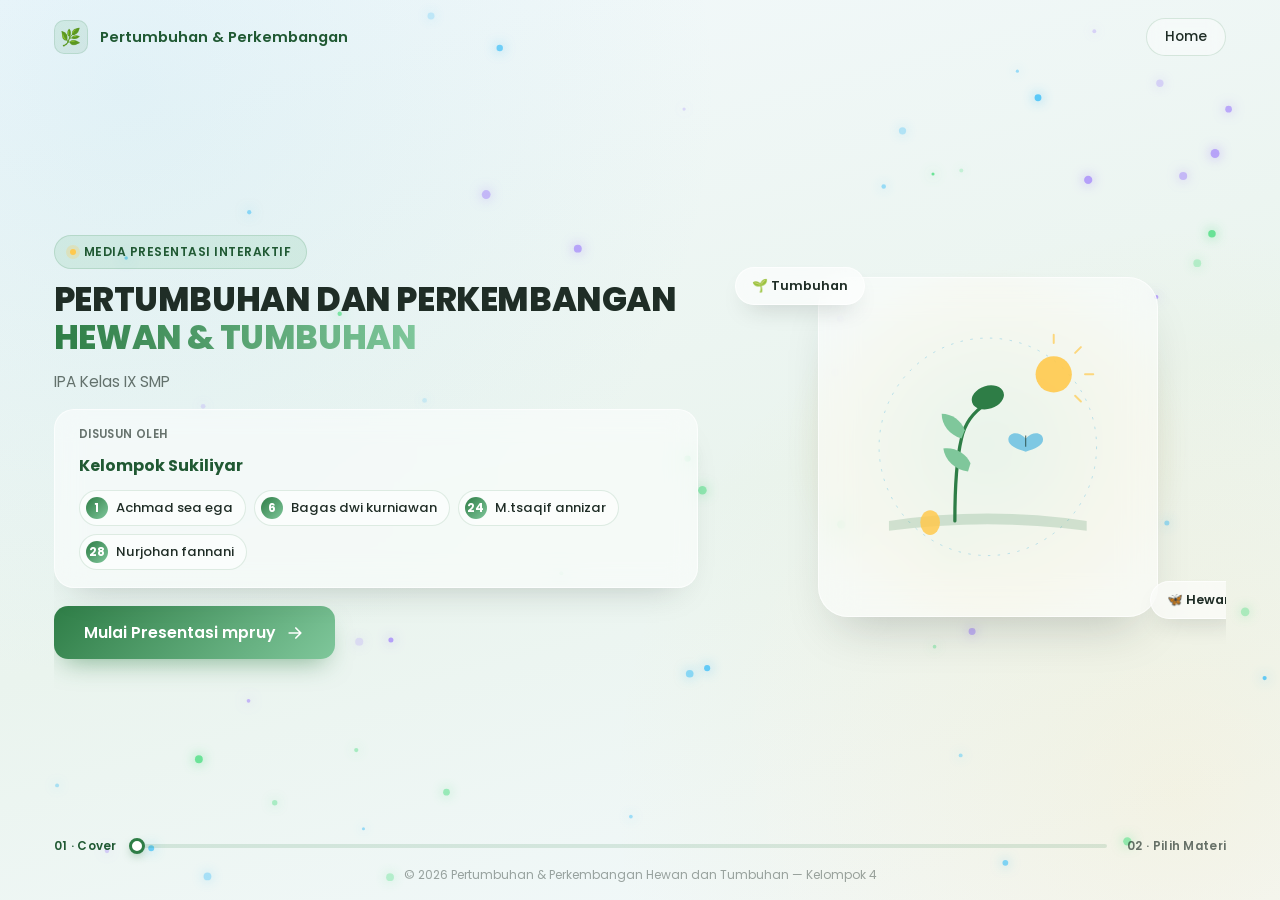
==== commit d549e193: "Add files via upload Perbaikan" ====
--- a/index.html
+++ b/index.html
@@ -132,7 +132,7 @@
 
           <button class="back-link" type="button" data-goto="0">
             <svg width="16" height="16" viewBox="0 0 24 24" fill="none" aria-hidden="true"><path d="M15 6l-6 6 6 6" stroke="currentColor" stroke-width="2.2" stroke-linecap="round" stroke-linejoin="round"/></svg>
-            
+
           </button>
 
           <span class="hero-eyebrow">
@@ -181,7 +181,7 @@
 
       <!-- TAMBAHKAN SETELAH SLIDE MENU -->
 
-
+</main>
     <!-- ===================== PROGRESS BAR ===================== -->
     <div class="progress-nav" aria-label="Progress presentasi">
       <span class="progress-step-label" data-label-for="0">01 · Cover</span>
@@ -203,4 +203,4 @@
 
   <script src="script.js"></script>
 </body>
-</html>
+</html>
--- a/style.css
+++ b/style.css
@@ -2163,12 +2163,13 @@
 
 /* ---------------------------------------------------------------------
    TV / 4K / SMARTBOARD — 1920px ke atas
+   (Catatan: aturan .app max-width DIPINDAH ke blok tier terpisah di bawah
+   agar 1920px, 2560px, dan 3840px masing-masing punya lebar kontainer
+   sendiri. Properti lain di blok ini — logo, judul, gambar, diagram,
+   tombol — TETAP seperti semula dan akan disesuaikan lagi khusus per
+   slide pada tahap berikutnya, bukan pada tahap fondasi ini.)
 --------------------------------------------------------------------- */
 @media (min-width: 1920px) {
-  .app {
-    max-width: 1700px;
-  }
-
   .logo-mark {
     width: 38px;
     height: 38px;
@@ -2216,6 +2217,54 @@
     font-size: 1.05rem;
   }
 }
+
+/* =====================================================================
+   FONDASI — KONTAINER .app BERTINGKAT UNTUK LAYAR BESAR
+   =====================================================================
+   Tujuan: di layar besar, konten TIDAK melebar penuh mengikuti viewport
+   (yang membuatnya terasa "gepeng"/kosong seperti halaman biasa),
+   tapi juga TIDAK berhenti di satu angka tetap untuk semua ukuran di
+   atas 1920px (yang membuat TV 4K terasa seperti hanya menampilkan
+   versi kecil di tengah layar, dengan margin kosong berlebihan).
+
+   Setiap tingkatan menaikkan max-width secara proporsional & moderat —
+   mirip pendekatan aplikasi presentasi (Canva Present, Gamma): kontainer
+   ikut melebar mengikuti layar, tapi kenaikannya melandai (tidak 1:1
+   dengan lebar layar) supaya tetap ada margin nyaman di kiri-kanan dan
+   baris teks tidak menjadi terlalu panjang untuk dibaca.
+
+   Tier laptop (1024–1439px: 1450px) dan desktop (1440–1919px: 1550px)
+   di atas TIDAK disentuh sama sekali — sesuai permintaan agar tampilan
+   yang sudah bagus di laptop tidak berubah.
+===================================================================== */
+
+/* --- Tier 1: 1920px – 2559px (monitor besar / ambang 2K) ---
+   Nilai 1700px ini SAMA seperti sebelumnya (tidak berubah), hanya kini
+   dibatasi rentangnya agar tidak otomatis berlaku untuk 2560px & 3840px. */
+@media (min-width: 1920px) and (max-width: 2559px) {
+  .app {
+    max-width: 1700px;
+  }
+}
+
+/* --- Tier 2: 2560px – 3839px (monitor 2K/QHD sungguhan, mis. 27"-32") --- */
+@media (min-width: 2560px) and (max-width: 3839px) {
+  .app {
+    max-width: 1900px;
+  }
+}
+
+/* --- Tier 3: 3840px ke atas (TV 4K / Smartboard) ---
+   Margin dibuat lebih lega (bukan mengejar lebar penuh 3840px) karena
+   di layar sebesar ini konten biasanya dilihat dari jarak yang lebih
+   jauh (ruang kelas / presentasi), sehingga lebar baca yang nyaman
+   lebih penting daripada memenuhi seluruh piksel yang tersedia. */
+@media (min-width: 3840px) {
+  .app {
+    max-width: 2200px;
+  }
+}
+
 /* =====================================================
    STIKER MATERI — WhatsApp-style, pojok kanan bawah card
 ===================================================== */
@@ -3583,7 +3632,7 @@
   .s11-plot {
     flex: 0 1 100%;
     padding: 0 0 5%; /* Hapus padding kiri-kanan agar lebar persentase presisi */
-    max-width: 320px; /* Batasi kontainer, bukan SVG-nya */
+    max-width: clamp(400px, 25vw, 650px); /* Batasi kontainer, bukan SVG-nya */
   }
   
   .s11-svg {
@@ -3751,188 +3800,93 @@
   padding: 0 8% 5%;
 }
 
+/* --- perbaikan typo pada aturan yang terpotong --- */
 .s11-plot-label {
   position: absolute;
   top: clamp(16px, 2.4vh, 26px);
   left: 50%;
   transform: translateX(-50%);
-  z-index: 5;
+  font-size: 0.78rem;
+  font-weight: 700;
+  color: var(--color-primary-dark);
+  background: rgba(255, 255, 255, 0.6);
+  border: 1px solid var(--color-glass-border);
+  padding: 5px 14px;
+  border-radius: 999px;
   white-space: nowrap;
-  font-size: clamp(0.78rem, 0.95vw, 0.92rem);
-  font-weight: 700;
-  letter-spacing: 0.4px;
-  text-transform: uppercase;
-  padding: 8px 18px;
-  border-radius: 999px;
-  background: rgba(255, 255, 255, 0.62);
-  border: 1px solid var(--color-glass-border);
-  backdrop-filter: blur(8px);
-  -webkit-backdrop-filter: blur(8px);
-  color: var(--color-primary-dark);
-  box-shadow: 0 10px 20px -12px rgba(31, 45, 38, 0.3);
-}
-
-.s11-plot--sekunder .s11-plot-label {
-  color: #6E5330;
+  z-index: 4;
 }
 
 /* =====================================================================
-   SVG TANAMAN — bentuk organik lewat path/bezier, bukan div kaku
+   BAGIAN YANG HILANG — SVG, HOTSPOT, POPUP (Slide 11)
 ===================================================================== */
+
+/* --- SVG tanaman --- */
 .s11-svg {
+  position: relative;
+  z-index: 2;
   width: 100%;
   height: 100%;
-  max-width: 320px;
-  overflow: visible;
-  animation: s11PlantSway 4.2s ease-in-out infinite;
-  transform-origin: 50% 100%;
-}
-
-@keyframes s11PlantSway {
-  0%, 100% { transform: rotate(-1deg); }
-  50%      { transform: rotate(1deg); }
-}
-
-/* --- Warna: tanaman primer (hijau) --- */
-.s11-root-main, .s11-root-branch {
-  stroke: #6E5330;
-  opacity: 0.9;
-}
-
-.s11-svg--primer .s11-stem-primer {
-  fill: var(--color-primary);
-}
-
-.s11-leaf-primer {
-  fill: var(--color-secondary);
-  stroke: var(--color-primary-dark);
-  stroke-width: 0.6;
-  stroke-opacity: 0.25;
-}
-
-.s11-bud-primer {
-  fill: #8FD19E;
-}
-
-/* --- Warna: tanaman sekunder (batang kayu) --- */
-.s11-root-main-sek, .s11-root-branch-sek {
-  stroke: #6E5330;
-  opacity: 0.92;
-}
-
-.s11-trunk-sekunder {
-  fill: #8B6B3D;
-}
-
-.s11-bark {
-  stroke: #6E5330;
-  stroke-width: 1.4;
-  opacity: 0.45;
-  fill: none;
-}
-
-.s11-cambium-mark {
-  stroke: rgba(110, 83, 48, 0.45);
-  transition: stroke 0.3s ease, opacity 0.3s ease;
-}
-
-.s11-leaf-sekunder {
-  fill: var(--color-primary);
-  stroke: var(--color-primary-dark);
-  stroke-width: 0.6;
-  stroke-opacity: 0.3;
-}
-
-/* --- Highlight saat hotspot terkait dipilih --- */
+  display: block;
+}
+
 .s11-part {
-  transition: filter 0.3s ease;
+  transition: filter 0.3s var(--ease);
 }
 
 .s11-part.is-glow {
-  filter: brightness(1.16) drop-shadow(0 0 8px rgba(255, 201, 77, 0.6));
-}
-
-.s11-cambium-mark.is-glow {
-  stroke: var(--color-highlight);
-  stroke-width: 4;
-  opacity: 1;
-  filter: drop-shadow(0 0 6px rgba(255, 201, 77, 0.7));
-}
-
-/* =====================================================================
-   HOTSPOT — kecil, bulat, dekat bagian tanaman, animasi pulse halus
-===================================================================== */
+  filter: drop-shadow(0 0 10px rgba(255, 201, 77, 0.9)) brightness(1.08);
+}
+
+/* --- Hotspot --- */
 .s11-hotspot {
   position: absolute;
-  z-index: 6;
+  z-index: 5;
+  width: 26px;
+  height: 26px;
+  transform: translate(-50%, -50%);
   display: grid;
   place-items: center;
-  width: 30px;
-  height: 30px;
-  border-radius: 50%;
-  transition: transform 0.2s ease;
-}
-
-.s11-hotspot-ring {
-  position: absolute;
-  inset: 0;
-  border-radius: 50%;
-  background: rgba(255, 201, 77, 0.35);
-  animation: s11Pulse 2.1s ease-out infinite;
 }
 
 .s11-hotspot-dot {
-  position: relative;
-  width: 12px;
-  height: 12px;
+  width: 14px;
+  height: 14px;
   border-radius: 50%;
   background: var(--color-highlight);
   border: 2px solid #fff;
   box-shadow: 0 3px 8px -2px rgba(31, 45, 38, 0.4);
-}
-
-@keyframes s11Pulse {
-  0%   { transform: scale(0.6); opacity: 0.9; }
-  100% { transform: scale(2.2); opacity: 0; }
-}
-
-.s11-hotspot:hover { transform: scale(1.1); }
-.s11-hotspot.is-active { transform: scale(1.16); }
-.s11-hotspot.is-active .s11-hotspot-ring { animation-play-state: paused; opacity: 0; }
-.s11-hotspot.is-active .s11-hotspot-dot { background: var(--color-primary-dark); }
-
-/* --- Posisi hotspot: tanaman primer (persis di samping bagian tanaman) --- */
-.s11-hotspot--primer-stem {
-  top: 8%;
-  left: 61%;
-}
-
-.s11-hotspot--primer-root {
-  bottom: 3%;
-  left: 32%;
-}
-
-/* --- Posisi hotspot: tanaman sekunder --- */
-.s11-hotspot--sekunder-cambium {
-  top: 55%;
-  left: 66%;
-}
-
-.s11-hotspot--sekunder-batang {
-  top: 78%;
-  left: 68%;
-}
-
-/* =====================================================================
-   POPUP — annotation dekat hotspot (bukan di panel kiri)
-===================================================================== */
+  transition: transform var(--dur) var(--ease), background var(--dur) var(--ease);
+}
+
+.s11-hotspot-ring {
+  position: absolute;
+  inset: -6px;
+  border-radius: 50%;
+  border: 2px solid rgba(255, 201, 77, 0.55);
+  animation: s11HotspotPulse 2s ease-out infinite;
+}
+
+@keyframes s11HotspotPulse {
+  0%   { transform: scale(0.7); opacity: 0.9; }
+  100% { transform: scale(1.7); opacity: 0; }
+}
+
+.s11-hotspot:hover .s11-hotspot-dot,
+.s11-hotspot.is-active .s11-hotspot-dot {
+  transform: scale(1.15);
+  background: var(--color-primary);
+}
+
+/* --- Popup annotation: KUNCI PERBAIKAN BUG UTAMA --- */
 .s11-popup {
   position: absolute;
-  z-index: 7;
+  z-index: 10;
+  width: min(85vw, 320px);
   opacity: 0;
   visibility: hidden;
-  transform: translateY(6px) scale(0.96);
-  transition: opacity 0.28s var(--ease), transform 0.28s var(--ease), visibility 0.28s var(--ease);
+  transform: translateY(8px) scale(0.96);
+  transition: opacity 0.3s var(--ease), transform 0.3s var(--ease), visibility 0.3s var(--ease);
   pointer-events: none;
 }
 
@@ -3945,28 +3899,32 @@
 
 .s11-popup-box {
   position: relative;
-  width: min(320px, 74vw);
-  padding: 22px 26px;
-  border-radius: var(--radius-lg);
-  background: rgba(255, 255, 255, 0.88);
+  display: flex;
+  flex-direction: column;
+  gap: 8px;
+  padding: clamp(16px, 2vw, 22px);
+  border-radius: var(--radius-md);
+  background: rgba(255, 255, 255, 0.86);
   border: 1px solid var(--color-glass-border);
   backdrop-filter: blur(16px);
   -webkit-backdrop-filter: blur(16px);
-  box-shadow: 0 28px 56px -22px rgba(31, 45, 38, 0.38);
+  box-shadow: 0 24px 46px -22px rgba(31, 45, 38, 0.35);
+  cursor: grab;
 }
 
 .s11-popup-close {
   position: absolute;
   top: 10px;
   right: 10px;
+  width: 26px;
+  height: 26px;
   display: grid;
   place-items: center;
-  width: 24px;
-  height: 24px;
   border-radius: 50%;
+  font-size: 0.8rem;
   color: var(--color-text-soft);
   background: rgba(46, 125, 70, 0.1);
-  transition: background 0.2s ease, color 0.2s ease;
+  transition: background var(--dur) var(--ease), color var(--dur) var(--ease);
 }
 
 .s11-popup-close:hover {
@@ -3975,253 +3933,61 @@
 }
 
 .s11-popup-tag {
-  display: block;
-  font-size: 0.72rem;
+  align-self: flex-start;
+  font-size: 0.7rem;
   font-weight: 700;
-  letter-spacing: 0.5px;
+  letter-spacing: 0.4px;
   text-transform: uppercase;
-  margin-bottom: 8px;
-  padding-right: 22px;
   color: var(--color-primary-dark);
+  background: rgba(127, 199, 155, 0.22);
+  border: 1px solid rgba(46, 125, 70, 0.16);
+  padding: 5px 12px;
+  border-radius: 999px;
 }
 
 .s11-popup-tag[data-variant="sekunder"] {
-  color: #6E5330;
+  color: #6E4A2E;
+  background: rgba(217, 138, 61, 0.2);
+  border-color: rgba(110, 74, 46, 0.22);
 }
 
 .s11-popup-title {
   font-weight: 800;
-  font-size: clamp(1.05rem, 1.3vw, 1.25rem);
-  line-height: 1.3;
+  font-size: clamp(1.02rem, 1.3vw, 1.18rem);
   color: var(--color-text);
-  margin-bottom: 8px;
+  padding-right: 22px;
 }
 
 .s11-popup-desc {
-  font-size: 0.92rem;
-  line-height: 1.7;
+  font-size: 0.88rem;
+  line-height: 1.62;
   color: var(--color-text-soft);
-  margin-bottom: 12px;
-}
-
-.s11-popup-points {
-  display: flex;
-  flex-direction: column;
-  gap: 7px;
-  list-style: none;
-  padding: 0;
-  margin: 0;
-}
-
-.s11-popup-points li {
-  position: relative;
-  padding-left: 22px;
-  font-size: 0.86rem;
-  font-weight: 500;
-  line-height: 1.5;
-  color: var(--color-text);
-}
-
-.s11-popup-points li::before {
-  content: '✓';
-  position: absolute;
-  left: 0;
-  top: -1px;
-  font-size: 0.78rem;
-  font-weight: 700;
-  color: var(--color-primary);
-}
-
-/* =====================================================================
-   LEADER LINE — gaya annotation profesional (siku + titik), bukan
-   panah segitiga. Empat varian arah sesuai posisi popup relatif
-   terhadap hotspot-nya (top-left / bottom-left / top-right / bottom-right).
-===================================================================== */
+}
+
+.s11-popup-media {
+  border-radius: var(--radius-sm);
+  overflow: hidden;
+  background: rgba(255, 255, 255, 0.4);
+}
+
+.s11-popup-illustration {
+  width: 100%;
+  height: auto;
+  display: block;
+}
+
 .s11-leader {
-  position: absolute;
-  width: 28px;
-  height: 26px;
+  display: none;
+}
+  
+  
+  #bgCanvas {
+  position: fixed;
+  inset: 0;
+  width: 100vw;
+  height: 100vh;
+  z-index: -1;
   pointer-events: none;
-}
-
-.s11-leader::before {
-  content: '';
-  position: absolute;
-  border-color: rgba(46, 125, 70, 0.5);
-  border-style: solid;
-}
-
-.s11-leader::after {
-  content: '';
-  position: absolute;
-  width: 7px;
-  height: 7px;
-  border-radius: 50%;
-  background: var(--color-primary);
-  box-shadow: 0 0 0 3px rgba(46, 125, 70, 0.16);
-}
-
-/* Popup di kanan-bawah hotspot: siku turun lalu ke kanan, titik di pojok kiri-atas leader */
-.s11-leader--tl {
-  top: -26px;
-  left: -4px;
-}
-.s11-leader--tl::before {
-  top: 0; left: 3px;
-  width: 20px; height: 20px;
-  border-width: 0 0 1.5px 1.5px;
-  border-radius: 0 0 0 10px;
-}
-.s11-leader--tl::after { top: -3.5px; left: 0px; }
-
-/* Popup di kanan-atas hotspot: siku naik lalu ke kanan */
-.s11-leader--bl {
-  bottom: -26px;
-  left: -4px;
-}
-.s11-leader--bl::before {
-  bottom: 0; left: 3px;
-  width: 20px; height: 20px;
-  border-width: 1.5px 0 0 1.5px;
-  border-radius: 10px 0 0 0;
-}
-.s11-leader--bl::after { bottom: -3.5px; left: 0px; }
-
-/* Popup di kiri-bawah hotspot: siku turun lalu ke kiri */
-.s11-leader--tr {
-  top: -26px;
-  right: -4px;
-}
-.s11-leader--tr::before {
-  top: 0; right: 3px;
-  width: 20px; height: 20px;
-  border-width: 0 1.5px 1.5px 0;
-  border-radius: 0 0 10px 0;
-}
-.s11-leader--tr::after { top: -3.5px; right: 0px; }
-
-/* Popup di kiri-atas hotspot: siku naik lalu ke kiri */
-.s11-leader--br {
-  bottom: -26px;
-  right: -4px;
-}
-.s11-leader--br::before {
-  bottom: 0; right: 3px;
-  width: 20px; height: 20px;
-  border-width: 1.5px 1.5px 0 0;
-  border-radius: 0 10px 0 0;
-}
-.s11-leader--br::after { bottom: -3.5px; right: 0px; }
-
-/* =====================================================================
-   POSISI POPUP — ditambatkan relatif terhadap hotspot masing-masing,
-   memastikan leader line selalu presisi mengarah ke hotspot.
-===================================================================== */
-.s11-popup--primer-stem {
-  top: calc(8% + 44px);
-  left: calc(61% + 4px);
-}
-
-.s11-popup--primer-root {
-  bottom: calc(3% + 44px);
-  left: calc(32% + 4px);
-}
-
-.s11-popup--sekunder-cambium {
-  top: calc(55% + 44px);
-  right: calc(34% + 4px);
-}
-
-.s11-popup--sekunder-batang {
-  bottom: calc(22% + 44px);
-  right: calc(32% + 4px);
-}
-
-/* =====================================================================
-   RESPONSIVE
-===================================================================== */
-
-/* --- Mobile (<768px): panel dulu, dua tanaman ditumpuk vertikal --- */
-@media (max-width: 767px) {
-  .s11-wrap { height: auto; }
-
-  .s11-scene { flex-direction: column; min-height: 560px; }
-  .s11-scene::after { top: 50%; bottom: auto; left: 6%; right: 6%; width: auto; height: 1px; }
-  .s11-plot { flex: 1 1 50%; padding: 0 6% 4%; }
-
-  .s11-svg { max-width: 220px; }
-
-  .s11-hotspot { width: 32px; height: 32px; }
-  .s11-hotspot-dot { width: 13px; height: 13px; }
-
-  .s11-popup-box { width: min(260px, 78vw); padding: 18px 20px; }
-}
-
-/* --- Tablet: dua kolom, sedikit mengecil --- */
-@media (min-width: 768px) and (max-width: 1023px) {
-  .s11-scene { min-height: 400px; }
-  .s11-info-intro, .s11-info-hint { font-size: 0.9rem; }
-}
-
-/* --- Desktop / Laptop --- */
-@media (min-width: 1024px) {
-  .s11-scene { min-height: 500px; }
-  .s11-plot { max-width: 340px; }
-
-  .s11-hotspot { width: 34px; height: 34px; }
-  .s11-hotspot-dot { width: 14px; height: 14px; }
-
-  .s11-popup-box { width: min(340px, 40vw); padding: 26px 30px; }
-  .s11-popup-title { font-size: 1.3rem; }
-  .s11-popup-desc { font-size: 0.96rem; line-height: 1.75; }
-  .s11-popup-points li { font-size: 0.9rem; }
-}
-
-@media (min-width: 1440px) {
-  .s11-scene { min-height: 580px; }
-  .s11-svg { max-width: 380px; }
-}
-
-/* --- TV / 4K / Smartboard touchscreen: prioritas utama --- */
-
-@media (min-width: 1920px) {
-  .s11-scene { min-height: 700px; }
-  .s11-title { font-size: clamp(2.1rem, 2.1vw, 2.8rem); }
-  .s11-info-intro { font-size: 1.08rem; }
-  .s11-info-hint { font-size: 0.95rem; }
-
-  .s11-plot { max-width: 440px; }
-
-  .s11-hotspot { width: 40px; height: 40px; }
-  .s11-hotspot-dot { width: 16px; height: 16px; }
-
-  .s11-popup-box { width: min(380px, 30vw); padding: 30px 34px; }
-  .s11-popup-title { font-size: 1.5rem; }
-  .s11-popup-desc { font-size: 1.05rem; }
-  .s11-popup-points li { font-size: 1rem; }
-
-  .s11-plot-label { font-size: 1rem; padding: 10px 22px; }
-}
-
-@media (prefers-reduced-motion: reduce) {
-  .s11-svg,
-  .s11-tuft::before,
-  .s11-tuft::after,
-  .s11-hotspot-ring {
-    animation: none !important;
-  }
-}
-
-.s11-leaf-vein {
-  fill: none;
-  stroke: var(--color-primary-dark);
-  stroke-width: 0.8;
-  stroke-opacity: 0.3;
-  stroke-linecap: round;
-}
-
-.s11-branch-sek {
-  stroke: #8B6B3D;
 }
 /* =====================================================
    TUMBUHAN - SLIDE 12: FAKTOR PERTUMBUHAN
@@ -4384,42 +4150,4 @@
 @keyframes s12Sway {
     from { transform: rotate(-3deg); }
     to { transform: rotate(3deg); }
-}
-
-/* --- Responsive --- */
-@media (max-width: 1024px) {
-    .s12-wrapper {
-        grid-template-columns: 1fr;
-        overflow-y: auto;
-        padding: 40px 0;
-    }
-    
-    .s12-visual-area {
-        height: 600px;
-    }
-    
-    .s12-info-card {
-        width: 160px;
-    }
-}
-
-@media (max-height: 700px) {
-    .s12-main-title { font-size: 1.5rem; }
-    .s12-info-card { padding: 10px; }
-}
-body {
-  margin: 0;
-  padding: 0;
-  overflow: hidden;
-  background-color: #0b0f19; /* Warna background gelap modern */
-}
-
-#bgCanvas {
-  position: fixed;
-  top: 0;
-  left: 0;
-  width: 100vw;
-  height: 100vh;
-  z-index: -1; /* Berada tepat di belakang semua elemen */
-  pointer-events: none; /* Biar klik mouse tetap tembus ke kartu/tombol */
-}
+}
